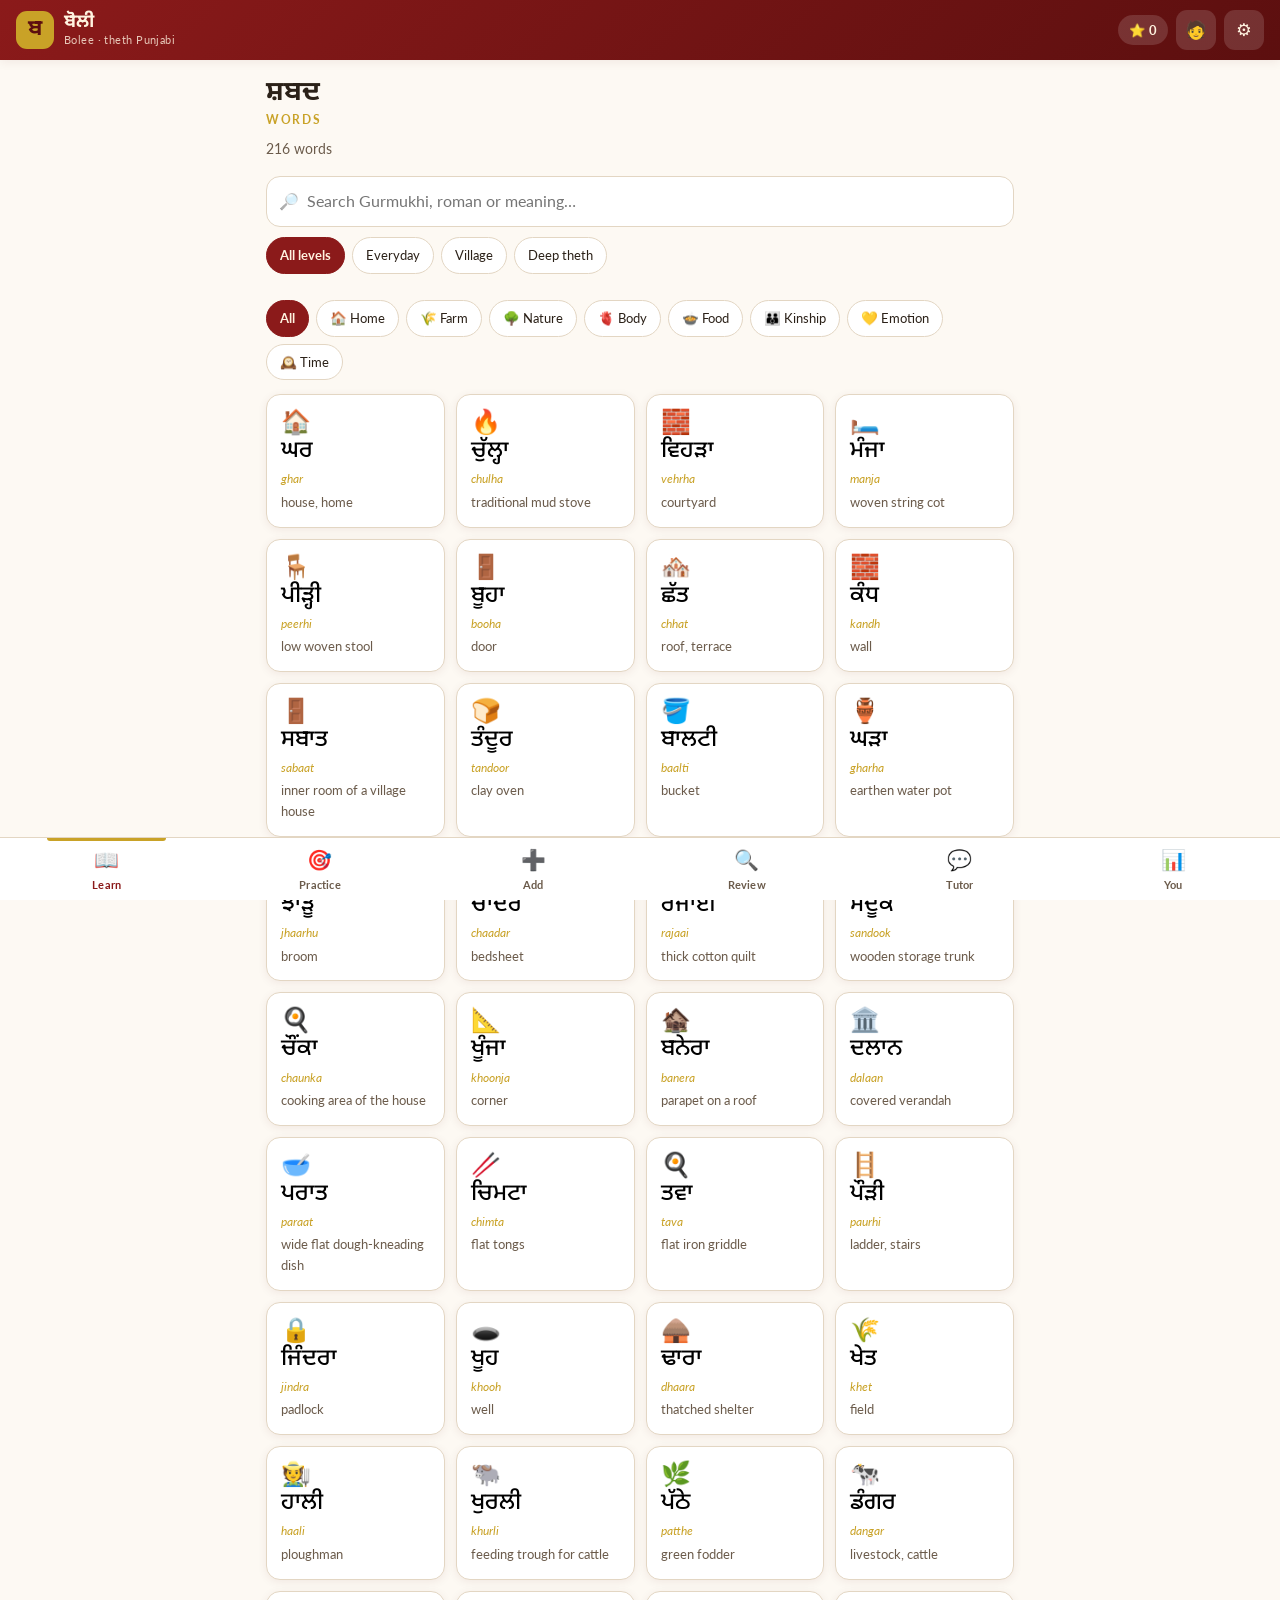
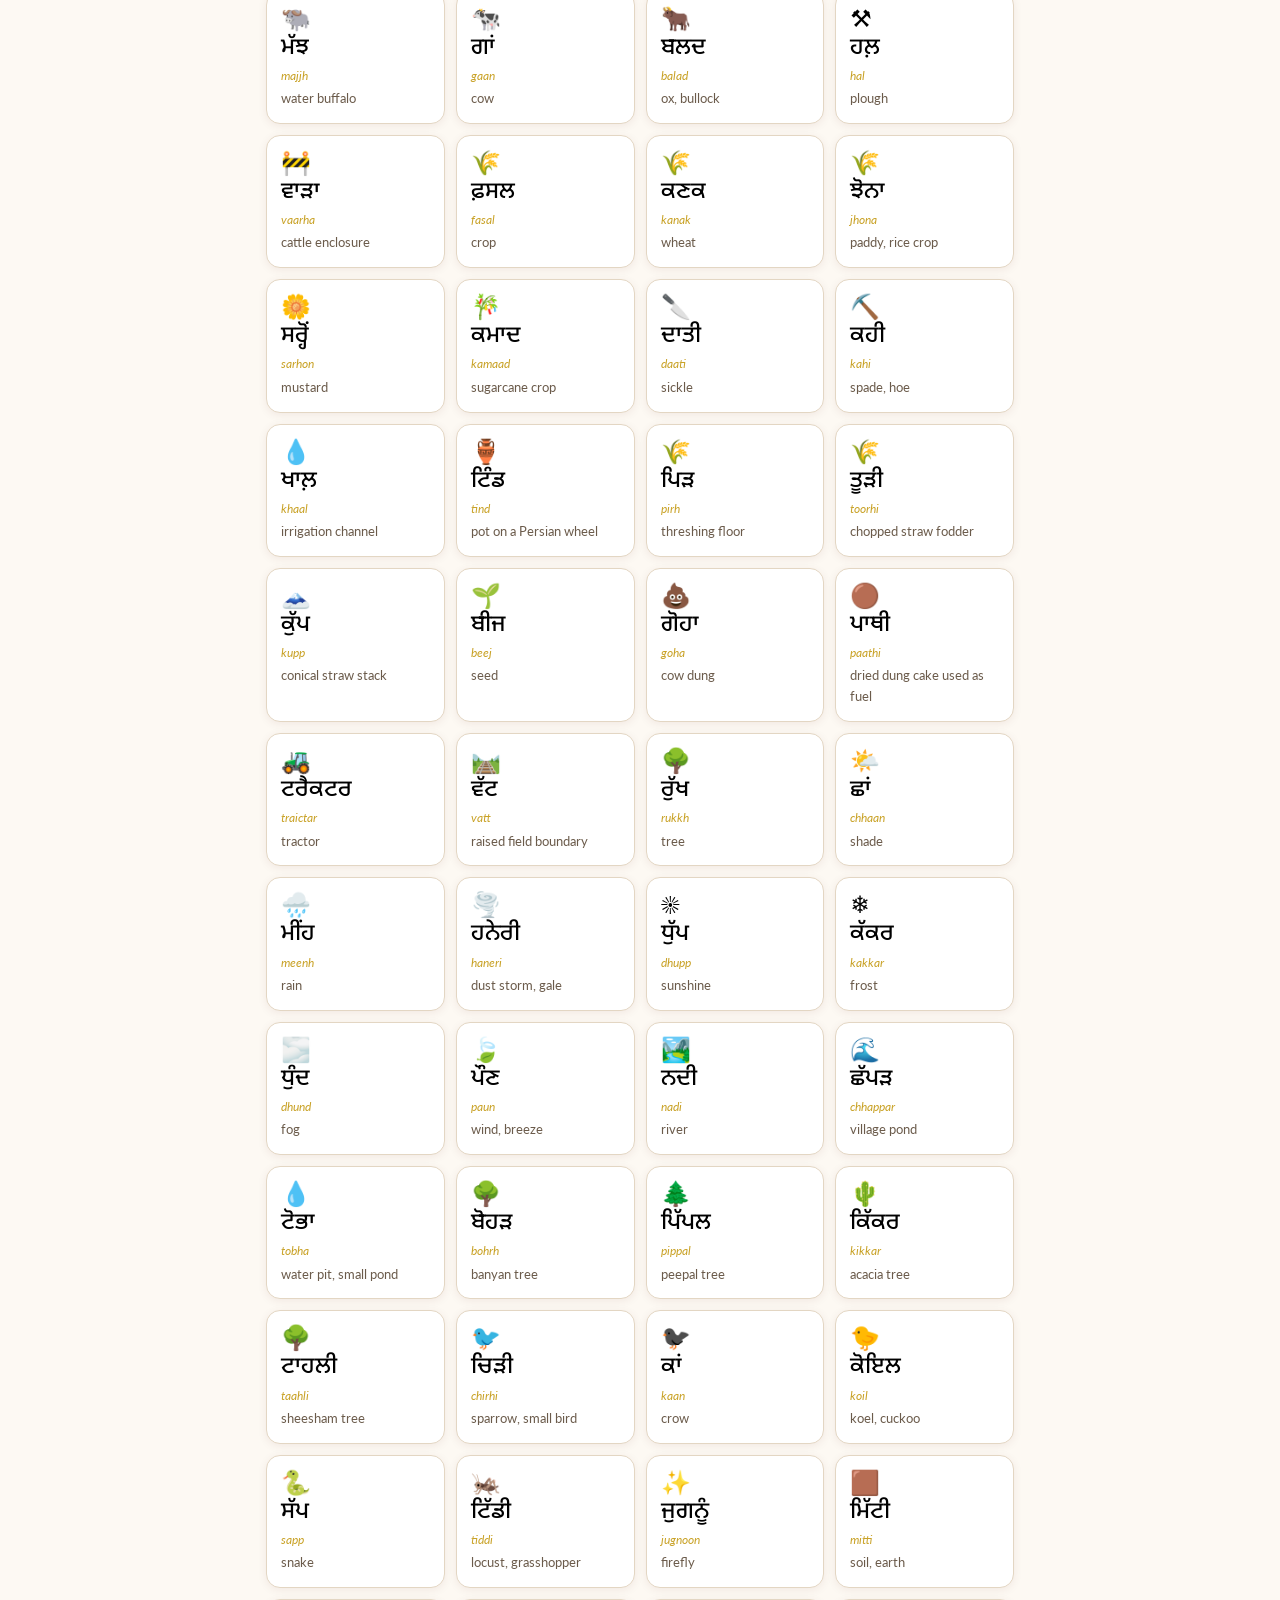
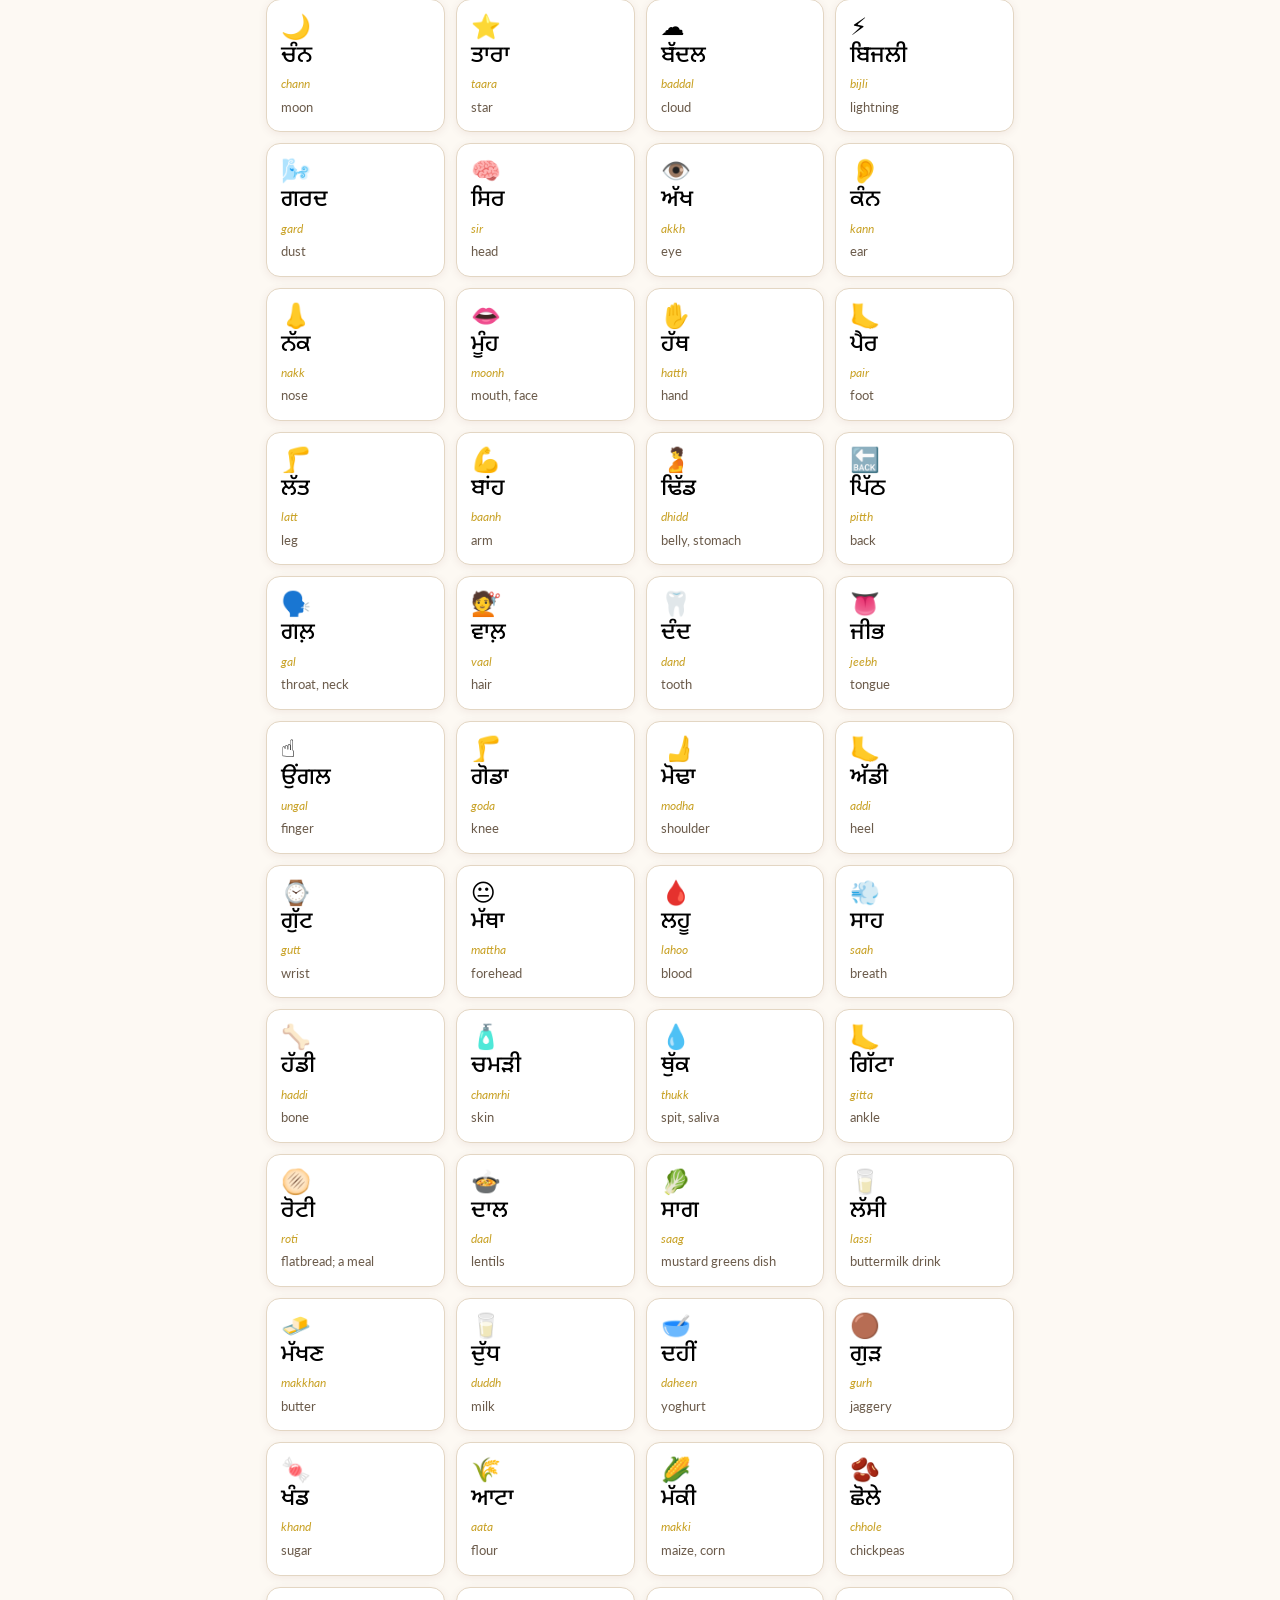
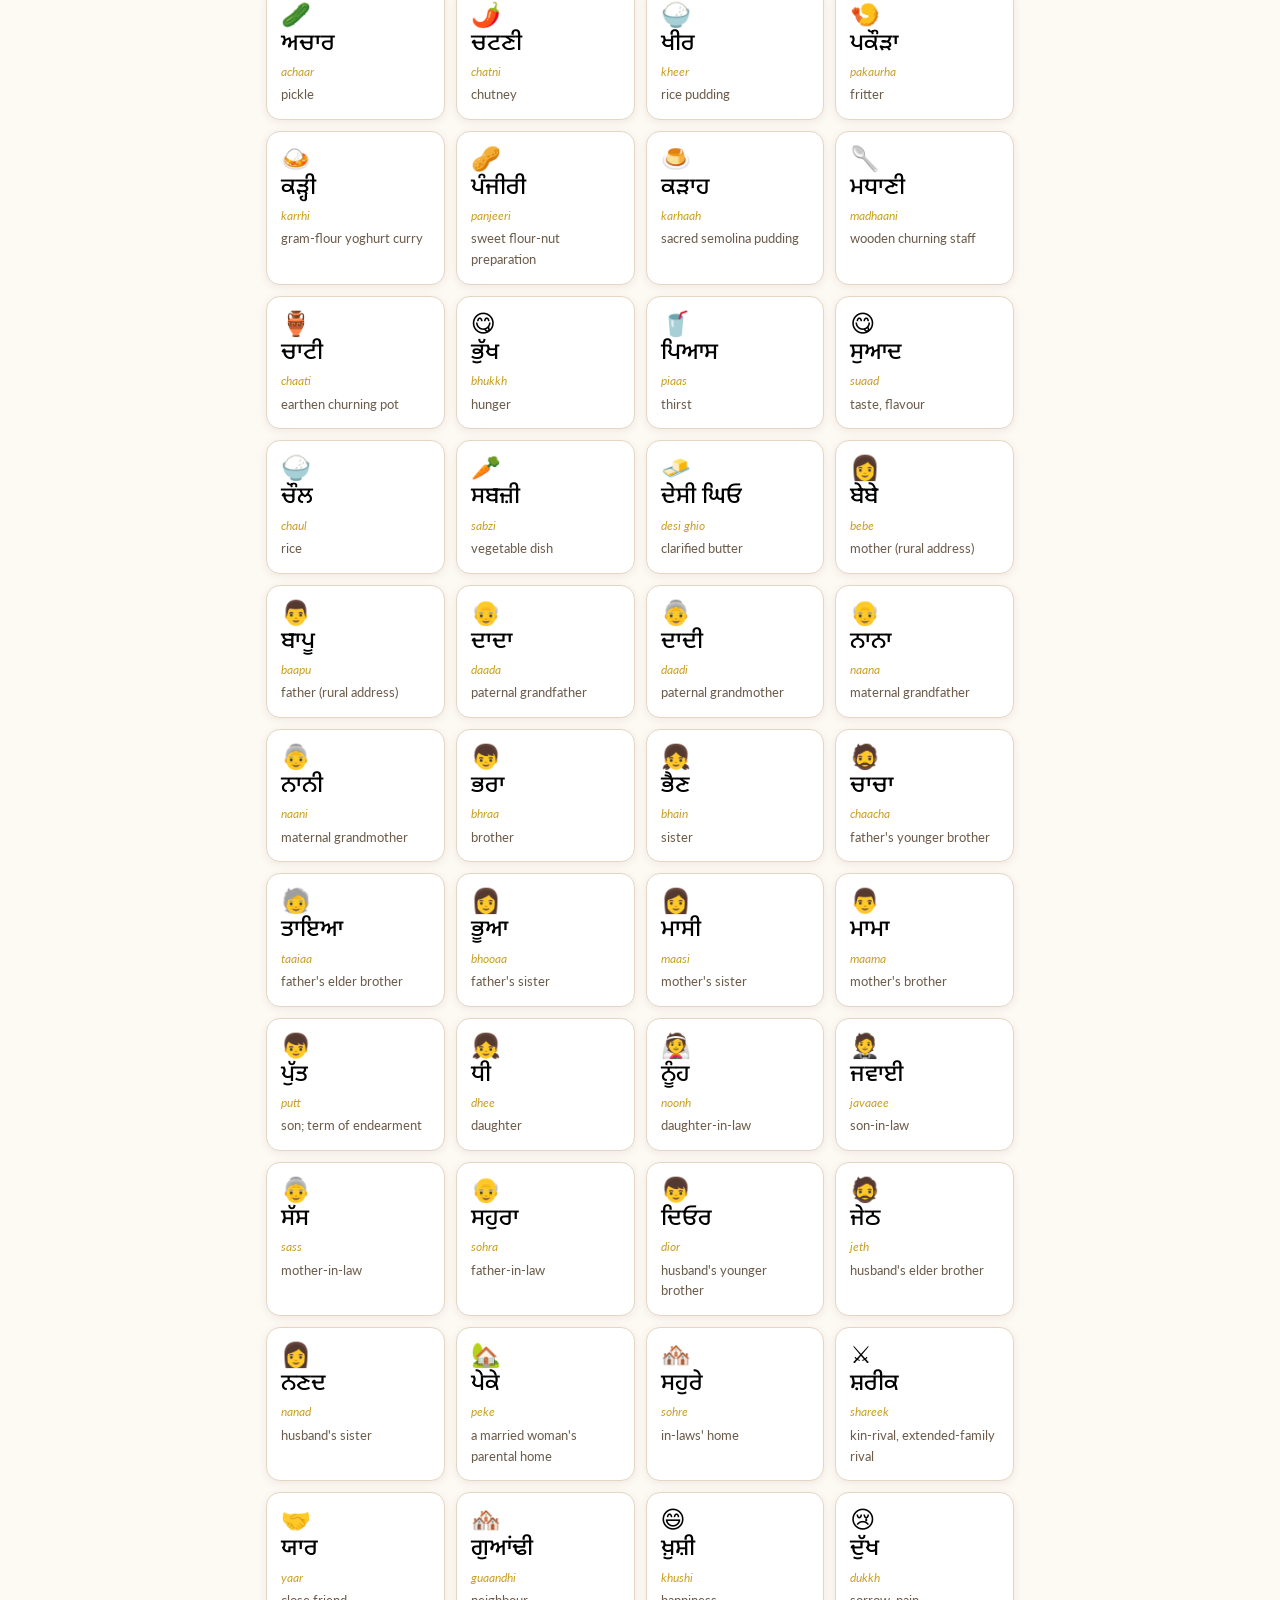
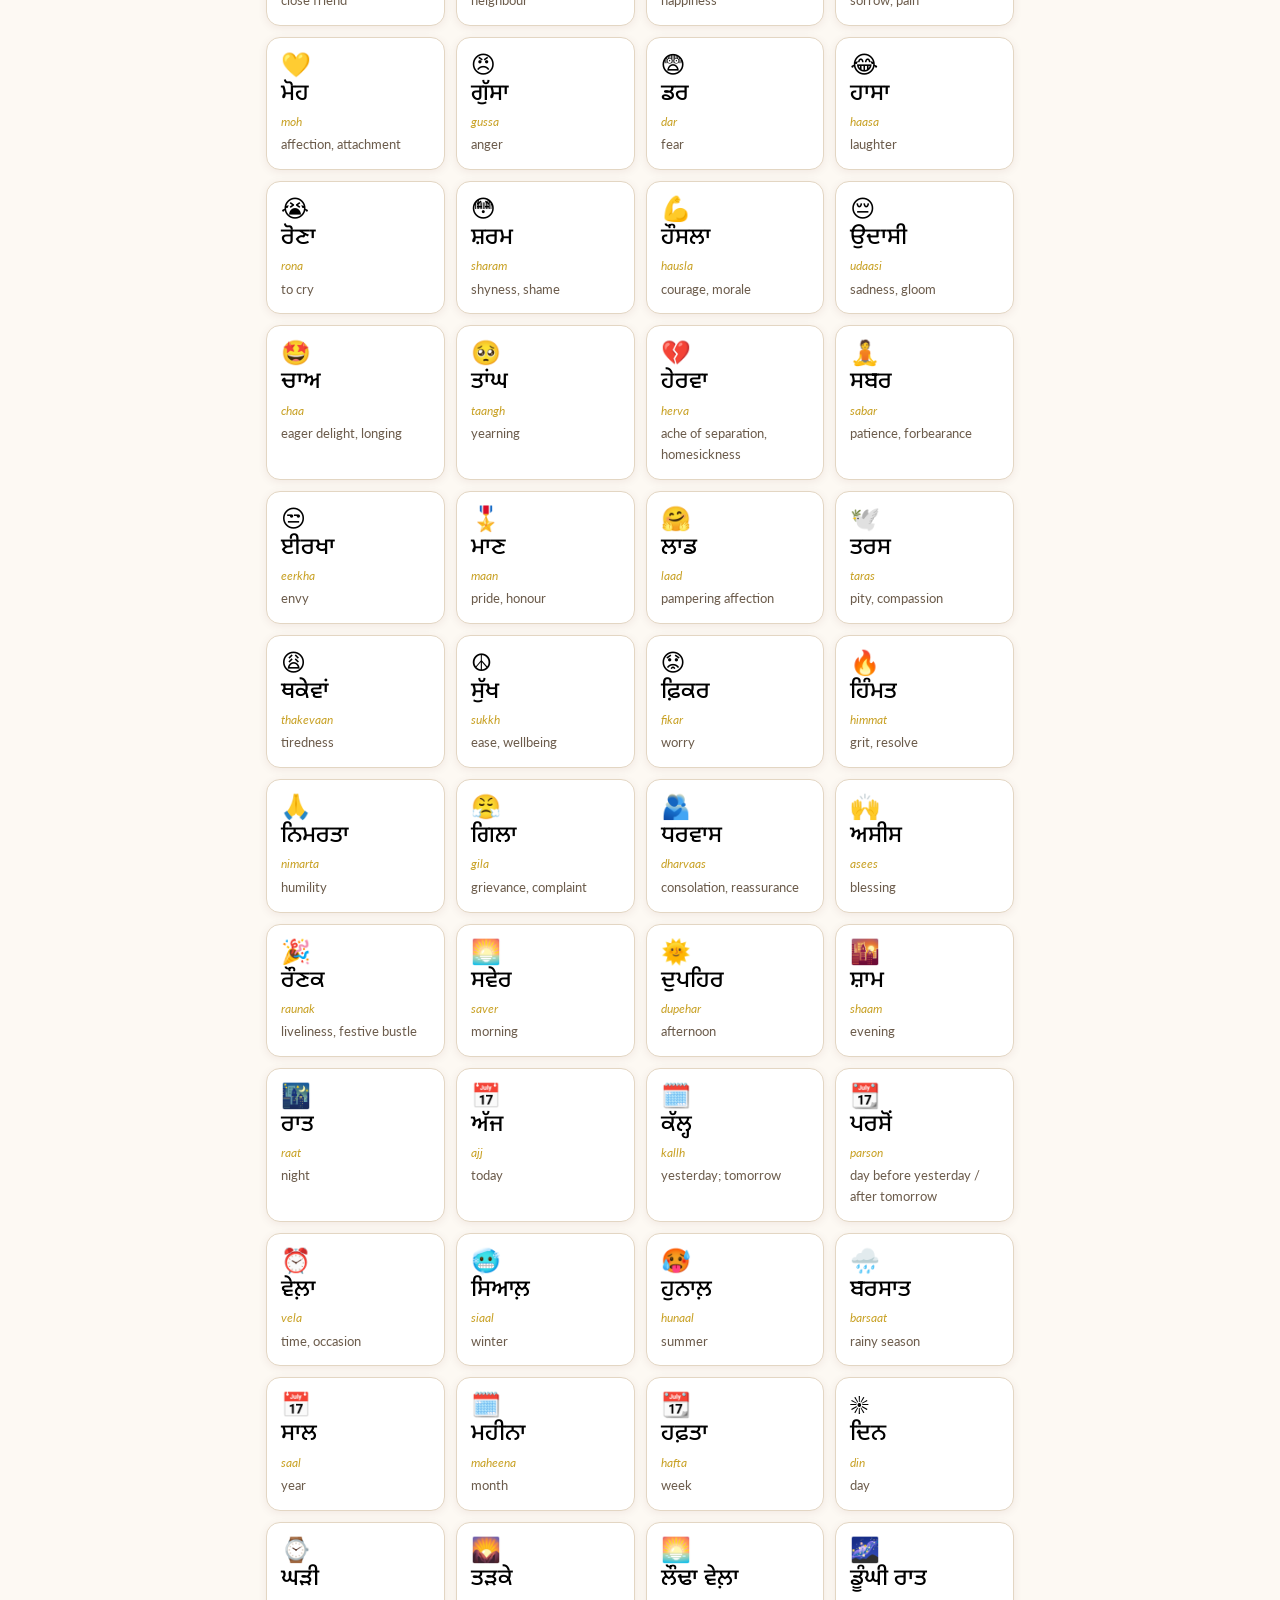
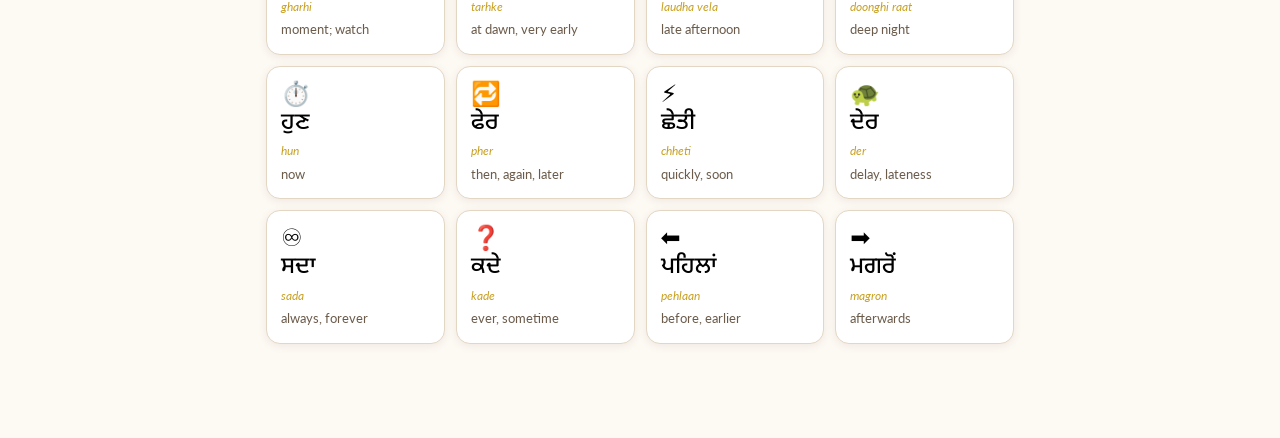
==== bolee/index.html @ ba1dfb9d "Add Bolee — theth Punjabi learning and community word-labeling app A new app under bolee/, served at" ====
<!DOCTYPE html>
<html lang="pa" data-mode="adult">
<head>
  <meta charset="UTF-8" />
  <meta name="viewport" content="width=device-width, initial-scale=1.0" />
  <meta name="description" content="Learn theth Punjabi — and help record it. A community-built dictionary of rural Punjabi words." />
  <meta name="theme-color" content="#8B1A1A" />
  <title>ਬੋਲੀ · Bolee — Theth Punjabi</title>
  <link rel="stylesheet" href="styles.css" />
  <link rel="preconnect" href="https://fonts.googleapis.com" />
  <link rel="preconnect" href="https://fonts.gstatic.com" crossorigin />
  <link href="https://fonts.googleapis.com/css2?family=Baloo+Bhaijaan+2:wght@400;600;800&family=Noto+Sans+Gurmukhi:wght@400;500;700&family=Lato:wght@300;400;700&display=swap" rel="stylesheet" />
</head>
<body>

<!-- ══ HEADER ══ -->
<header class="app-bar">
  <a class="brand" href="#/learn">
    <span class="brand-mark">ਬ</span>
    <span class="brand-text">
      <strong>ਬੋਲੀ</strong>
      <small>Bolee · theth Punjabi</small>
    </span>
  </a>

  <div class="app-bar-actions">
    <span class="rep-chip" id="rep-chip" title="Your contributor reputation" hidden>
      <span aria-hidden="true">⭐</span> <span id="rep-value">0</span>
    </span>
    <button class="icon-btn" id="btn-mode" type="button" title="Switch between kids and adult mode">
      <span id="mode-icon" aria-hidden="true">🧑</span>
      <span class="sr-only">Switch mode</span>
    </button>
    <button class="icon-btn" id="btn-settings" type="button" title="Settings">
      <span aria-hidden="true">⚙️</span>
      <span class="sr-only">Settings</span>
    </button>
  </div>
</header>

<!-- ══ NAV ══ -->
<nav class="app-nav" id="app-nav" aria-label="Main">
  <a href="#/learn"      data-nav="learn">      <span aria-hidden="true">📖</span> <em>Learn</em></a>
  <a href="#/practice"   data-nav="practice">   <span aria-hidden="true">🎯</span> <em>Practice</em></a>
  <a href="#/contribute" data-nav="contribute" data-adult-only><span aria-hidden="true">➕</span> <em>Add</em></a>
  <a href="#/review"     data-nav="review"     data-adult-only><span aria-hidden="true">🔍</span> <em>Review</em><span class="nav-badge" id="review-badge" hidden>0</span></a>
  <a href="#/tutor"      data-nav="tutor">      <span aria-hidden="true">💬</span> <em>Tutor</em></a>
  <a href="#/progress"   data-nav="progress">   <span aria-hidden="true">📊</span> <em>You</em></a>
</nav>

<main id="main">

  <!-- ══════════ LEARN ══════════ -->
  <section class="view" id="view-learn" hidden>
    <div class="view-head">
      <h1>ਸ਼ਬਦ <small>Words</small></h1>
      <p class="view-sub" id="learn-count">—</p>
    </div>

    <div class="toolbar">
      <div class="search-wrap">
        <span class="search-icon" aria-hidden="true">🔎</span>
        <input type="search" id="search" placeholder="Search Gurmukhi, roman or meaning…" aria-label="Search words" />
      </div>
      <div class="filter-row" id="tier-filter" role="group" aria-label="Difficulty"></div>
    </div>

    <div class="chip-row" id="category-chips" role="group" aria-label="Category"></div>

    <div class="word-grid" id="word-grid"></div>
    <p class="empty-note" id="learn-empty" hidden>No words match that. Try another search.</p>
  </section>

  <!-- ══════════ PRACTICE ══════════ -->
  <section class="view" id="view-practice" hidden>

    <!-- setup -->
    <div id="practice-setup">
      <div class="view-head">
        <h1>ਅਭਿਆਸ <small>Practice</small></h1>
        <p class="view-sub" id="practice-due">—</p>
      </div>

      <div class="panel">
        <label class="field">
          <span>Category</span>
          <select id="practice-category"></select>
        </label>
        <label class="field" data-adult-only>
          <span>Difficulty</span>
          <select id="practice-tier">
            <option value="all">All levels</option>
            <option value="1">Everyday</option>
            <option value="2">Village</option>
            <option value="3">Deep theth</option>
          </select>
        </label>
        <label class="field">
          <span>Questions</span>
          <select id="practice-size">
            <option value="5">5</option>
            <option value="10" selected>10</option>
            <option value="20">20</option>
          </select>
        </label>
        <button class="btn btn-primary btn-block" id="btn-start-practice" type="button">Start</button>
      </div>
    </div>

    <!-- running session -->
    <div id="practice-run" hidden>
      <div class="progress-bar"><div class="progress-fill" id="practice-progress"></div></div>
      <p class="session-counter" id="session-counter">1 / 10</p>

      <div class="q-card" id="q-card"></div>

      <div class="q-feedback" id="q-feedback" hidden></div>

      <button class="btn btn-primary btn-block" id="btn-next" type="button" hidden>Next</button>
      <button class="btn btn-ghost btn-block" id="btn-quit" type="button">End session</button>
    </div>

    <!-- summary -->
    <div id="practice-done" hidden>
      <div class="summary-card">
        <div class="summary-emoji" id="summary-emoji">🎉</div>
        <h2 id="summary-title">Well done!</h2>
        <p class="summary-score" id="summary-score">—</p>
        <div class="summary-list" id="summary-list"></div>
        <button class="btn btn-primary btn-block" id="btn-again" type="button">Practise again</button>
        <button class="btn btn-ghost btn-block" id="btn-back-learn" type="button">Back to words</button>
      </div>
    </div>
  </section>

  <!-- ══════════ CONTRIBUTE ══════════ -->
  <section class="view" id="view-contribute" hidden>
    <div class="view-head">
      <h1>ਸ਼ਬਦ ਜੋੜੋ <small>Add a word</small></h1>
      <p class="view-sub">Know a word the app is missing? Add it. Other speakers will check it, and once it's confirmed everybody learns it.</p>
    </div>

    <form class="panel" id="contribute-form" novalidate>
      <label class="field">
        <span>Word in Gurmukhi <b class="req">*</b></span>
        <input type="text" id="c-gurmukhi" lang="pa" class="gurmukhi-input" placeholder="ਚੁੱਲ੍ਹਾ" autocomplete="off" />
        <small class="field-error" id="err-gurmukhi" hidden></small>
      </label>

      <div id="dupe-warning" class="notice notice-warn" hidden></div>

      <label class="field">
        <span>Roman spelling</span>
        <input type="text" id="c-latin" placeholder="filled in for you — edit if it looks wrong" autocomplete="off" />
      </label>

      <label class="field">
        <span>English meaning <b class="req">*</b></span>
        <input type="text" id="c-meaning" placeholder="traditional mud stove" autocomplete="off" />
        <small class="field-error" id="err-meaning" hidden></small>
      </label>

      <div class="field-row">
        <label class="field">
          <span>Category</span>
          <select id="c-category"></select>
        </label>
        <label class="field">
          <span>Type</span>
          <select id="c-pos">
            <option value="noun">noun</option>
            <option value="verb">verb</option>
            <option value="adj">adjective</option>
            <option value="adv">adverb</option>
            <option value="pron">pronoun</option>
            <option value="interj">interjection</option>
          </select>
        </label>
      </div>

      <div class="field-row">
        <label class="field">
          <span>Level</span>
          <select id="c-tier">
            <option value="1">Everyday — a child would know it</option>
            <option value="2" selected>Village — common in the pind</option>
            <option value="3">Deep theth — older, fading</option>
          </select>
        </label>
        <label class="field">
          <span>Dialect</span>
          <select id="c-dialect"></select>
        </label>
      </div>

      <label class="field">
        <span>Example sentence in Gurmukhi</span>
        <input type="text" id="c-example" lang="pa" class="gurmukhi-input" placeholder="ਬੇਬੇ ਚੁੱਲ੍ਹੇ ਤੇ ਰੋਟੀ ਲਾਹ ਰਹੀ ਹੈ।" autocomplete="off" />
        <small class="field-error" id="err-example" hidden></small>
      </label>

      <label class="field">
        <span>Emoji <small class="muted">(helps children recognise it)</small></span>
        <input type="text" id="c-emoji" maxlength="4" placeholder="🔥" class="emoji-input" />
      </label>

      <label class="field">
        <span>Notes for reviewers</span>
        <textarea id="c-notes" rows="2" placeholder="Where you heard it, who says it, anything unusual…"></textarea>
      </label>

      <div class="record-row" id="record-row" hidden>
        <button type="button" class="btn btn-record" id="btn-record">
          <span class="rec-dot" aria-hidden="true"></span>
          <span id="record-label">Record how it sounds</span>
        </button>
        <button type="button" class="btn btn-ghost btn-sm" id="btn-play-recording" hidden>▶ Play</button>
        <button type="button" class="btn btn-ghost btn-sm" id="btn-clear-recording" hidden>✕ Clear</button>
      </div>
      <p class="hint" id="record-hint" hidden>Your own voice is the most valuable part — TTS gets theth pronunciation wrong.</p>

      <div class="form-actions">
        <button type="button" class="btn btn-ghost" id="btn-ask-ai">Ask the tutor first</button>
        <button type="submit" class="btn btn-primary">Submit for review</button>
      </div>

      <div id="ai-draft-check" class="notice" hidden></div>
      <div id="contribute-result" class="notice notice-good" hidden></div>
    </form>

    <h2 class="section-h">Your submissions</h2>
    <div id="my-submissions" class="stack"></div>
  </section>

  <!-- ══════════ REVIEW ══════════ -->
  <section class="view" id="view-review" hidden>
    <div class="view-head">
      <h1>ਪੜਤਾਲ <small>Review</small></h1>
      <p class="view-sub" id="review-sub">Words waiting on speakers like you. Your vote counts <b id="my-weight">1</b>×.</p>
    </div>

    <div id="review-queue" class="stack"></div>
    <p class="empty-note" id="review-empty" hidden>
      Nothing to review right now. Words you added yourself don't appear here — someone else has to check those.
    </p>

    <h2 class="section-h" id="disputed-head" hidden>Disputed</h2>
    <div id="disputed-list" class="stack"></div>
  </section>

  <!-- ══════════ TUTOR ══════════ -->
  <section class="view view-chat" id="view-tutor" hidden>
    <div class="view-head">
      <h1>ਉਸਤਾਦ <small>Tutor</small></h1>
    </div>

    <div class="notice notice-warn" id="tutor-setup" hidden>
      <p><b>The tutor needs an API key.</b> This app runs entirely in your browser, so it uses your own Anthropic key — it never leaves this device.</p>
      <button class="btn btn-sm btn-primary" id="btn-tutor-settings" type="button">Open settings</button>
    </div>

    <div class="chat-log" id="chat-log" aria-live="polite"></div>

    <div class="chip-row" id="chat-suggestions"></div>

    <form class="chat-input" id="chat-form">
      <input type="text" id="chat-text" placeholder="Ask anything about Punjabi…" autocomplete="off" aria-label="Message" />
      <button type="submit" class="btn btn-primary" id="chat-send" aria-label="Send">➤</button>
    </form>
  </section>

  <!-- ══════════ PROGRESS ══════════ -->
  <section class="view" id="view-progress" hidden>
    <div class="view-head">
      <h1>ਤੇਰਾ ਸਫ਼ਰ <small>Your journey</small></h1>
    </div>

    <div class="stat-grid" id="stat-grid"></div>

    <h2 class="section-h">Your contribution</h2>
    <div class="stat-grid" id="contrib-grid"></div>

    <h2 class="section-h">Words by category</h2>
    <div id="category-progress" class="stack"></div>
  </section>

</main>

<!-- ══ WORD DETAIL MODAL ══ -->
<div class="modal" id="word-modal" hidden>
  <div class="modal-backdrop" data-close-modal></div>
  <div class="modal-card" role="dialog" aria-modal="true" aria-labelledby="wm-gurmukhi">
    <button class="modal-close" type="button" data-close-modal aria-label="Close">✕</button>
    <div id="word-modal-body"></div>
  </div>
</div>

<!-- ══ SETTINGS MODAL ══ -->
<div class="modal" id="settings-modal" hidden>
  <div class="modal-backdrop" data-close-modal></div>
  <div class="modal-card" role="dialog" aria-modal="true" aria-labelledby="settings-title">
    <button class="modal-close" type="button" data-close-modal aria-label="Close">✕</button>
    <h2 id="settings-title">Settings</h2>

    <label class="field">
      <span>Your name <small class="muted">(shown on words you add)</small></span>
      <input type="text" id="s-name" placeholder="Anonymous" />
    </label>

    <label class="field">
      <span>Mode</span>
      <select id="s-mode">
        <option value="adult">Adult — full app, typing, contributing</option>
        <option value="kids">Kids — big text, tap answers, no typing</option>
      </select>
    </label>

    <label class="field">
      <span>Theme</span>
      <select id="s-theme">
        <option value="auto">Match my device</option>
        <option value="light">Light</option>
        <option value="dark">Dark</option>
      </select>
    </label>

    <label class="field">
      <span>Your dialect</span>
      <select id="s-dialect"></select>
    </label>

    <label class="field">
      <span>Voice</span>
      <select id="s-voice"></select>
      <small class="hint" id="voice-hint"></small>
    </label>

    <label class="field">
      <span>Speaking speed — <b id="rate-value">0.85</b>×</span>
      <input type="range" id="s-rate" min="0.5" max="1.2" step="0.05" />
    </label>

    <label class="check">
      <input type="checkbox" id="s-showlatin" />
      <span>Show roman spelling next to Gurmukhi</span>
    </label>

    <hr />

    <h3>AI tutor</h3>
    <div class="notice notice-warn compact">
      This page talks to the Anthropic API directly from your browser, so your key is stored
      here on this device and is visible to anything else running on this page. Use a personal
      key with a spend limit — never a shared or production one.
    </div>
    <label class="field">
      <span>Anthropic API key</span>
      <input type="password" id="s-apikey" placeholder="sk-ant-…" autocomplete="off" />
    </label>
    <label class="field">
      <span>Model</span>
      <select id="s-model">
        <option value="claude-sonnet-5">Claude Sonnet 5 — balanced</option>
        <option value="claude-opus-5">Claude Opus 5 — most capable</option>
        <option value="claude-haiku-4-5-20251001">Claude Haiku 4.5 — fastest</option>
      </select>
    </label>

    <hr />

    <h3>Your data</h3>
    <p class="hint">Everything lives in this browser. Export before clearing site data, or to move to another device.</p>
    <div class="form-actions wrap">
      <button class="btn btn-ghost btn-sm" id="btn-export" type="button">⬇ Export JSON</button>
      <button class="btn btn-ghost btn-sm" id="btn-import" type="button">⬆ Import</button>
      <button class="btn btn-danger btn-sm" id="btn-reset" type="button">Reset everything</button>
    </div>
    <input type="file" id="import-file" accept="application/json,.json" hidden />
    <div class="notice" id="settings-result" hidden></div>
  </div>
</div>

<div class="toast" id="toast" hidden></div>

<script src="js/vocabulary.js"></script>
<script src="js/store.js"></script>
<script src="js/speech.js"></script>
<script src="js/practice.js"></script>
<script src="js/contribute.js"></script>
<script src="js/verify.js"></script>
<script src="js/ai-tutor.js"></script>
<script src="js/script.js"></script>
</body>
</html>
---- bolee/styles.css ----
/* ══════════════════════════════════════════════════
   Bolee — styles
   ──────────────────────────────────────────────────
   Two axes, independent of each other:
     data-mode  = adult | kids   (layout weight, sizes)
     data-theme = light | dark   (absent = follow device)

   Kids mode isn't a skin — Gurmukhi grows to the point
   where a child can trace the letterforms, tap targets
   grow with it, and everything else gets out of the way.
   ══════════════════════════════════════════════════ */

/* ── Tokens ─────────────────────────────────────── */
:root {
  --maroon:      #8B1A1A;
  --maroon-deep: #5C0F0F;
  --gold:        #C9A227;
  --gold-soft:   #E8D9A0;
  --saffron:     #E8871E;
  --green:       #2E7D4F;
  --red:         #C0392B;

  --bg:        #FDF9F3;
  --surface:   #FFFFFF;
  --surface-2: #F6EFE4;
  --ink:       #2B2118;
  --ink-soft:  #6B5B4B;
  --line:      #E3D6C3;

  --radius:   14px;
  --radius-l: 22px;
  --shadow:   0 2px 10px rgba(92, 15, 15, .07);
  --shadow-l: 0 10px 34px rgba(92, 15, 15, .16);

  --font-ui:  'Lato', system-ui, -apple-system, sans-serif;
  --font-pa:  'Noto Sans Gurmukhi', 'Baloo Bhaijaan 2', sans-serif;

  --nav-h: 62px;
}

@media (prefers-color-scheme: dark) {
  :root:not([data-theme="light"]) {
    --bg:        #17110D;
    --surface:   #221A14;
    --surface-2: #2C221A;
    --ink:       #F2E9DC;
    --ink-soft:  #B6A492;
    --line:      #3B2E24;
    --gold-soft: #4A3D1F;
    --shadow:    0 2px 10px rgba(0, 0, 0, .4);
    --shadow-l:  0 10px 34px rgba(0, 0, 0, .55);
  }
}

:root[data-theme="dark"] {
  --bg:        #17110D;
  --surface:   #221A14;
  --surface-2: #2C221A;
  --ink:       #F2E9DC;
  --ink-soft:  #B6A492;
  --line:      #3B2E24;
  --gold-soft: #4A3D1F;
  --shadow:    0 2px 10px rgba(0, 0, 0, .4);
  --shadow-l:  0 10px 34px rgba(0, 0, 0, .55);
}

/* ── Reset ──────────────────────────────────────── */
* { box-sizing: border-box; }

html, body {
  margin: 0;
  padding: 0;
  background: var(--bg);
  color: var(--ink);
  font-family: var(--font-ui);
  -webkit-text-size-adjust: 100%;
}

body {
  padding-bottom: calc(var(--nav-h) + env(safe-area-inset-bottom, 0px));
  line-height: 1.55;
}

h1, h2, h3 { margin: 0 0 .4em; line-height: 1.2; font-weight: 700; }
p { margin: 0 0 .7em; }
button { font: inherit; cursor: pointer; }
input, select, textarea { font: inherit; color: inherit; }
[lang="pa"] { font-family: var(--font-pa); }
[hidden] { display: none !important; }

.sr-only {
  position: absolute; width: 1px; height: 1px;
  padding: 0; margin: -1px; overflow: hidden;
  clip: rect(0 0 0 0); white-space: nowrap; border: 0;
}

.muted { color: var(--ink-soft); font-weight: 400; }

/* ── App bar ────────────────────────────────────── */
.app-bar {
  position: sticky; top: 0; z-index: 40;
  display: flex; align-items: center; justify-content: space-between;
  gap: 12px;
  padding: 10px 16px;
  padding-top: calc(10px + env(safe-area-inset-top, 0px));
  background: linear-gradient(135deg, var(--maroon), var(--maroon-deep));
  color: #FFF3E0;
  box-shadow: var(--shadow);
}

.brand { display: flex; align-items: center; gap: 10px; text-decoration: none; color: inherit; }

.brand-mark {
  display: grid; place-items: center;
  width: 38px; height: 38px;
  border-radius: 11px;
  background: var(--gold);
  color: var(--maroon-deep);
  font-family: var(--font-pa);
  font-size: 22px; font-weight: 700;
}

.brand-text { display: flex; flex-direction: column; line-height: 1.15; }
.brand-text strong { font-family: var(--font-pa); font-size: 1.15rem; }
.brand-text small { font-size: .68rem; opacity: .8; letter-spacing: .04em; }

.app-bar-actions { display: flex; align-items: center; gap: 8px; }

.icon-btn {
  display: grid; place-items: center;
  width: 40px; height: 40px;
  border: 0; border-radius: 11px;
  background: rgba(255, 255, 255, .14);
  color: inherit; font-size: 1.1rem;
  transition: background .15s;
}
.icon-btn:hover { background: rgba(255, 255, 255, .26); }

.rep-chip {
  display: inline-flex; align-items: center; gap: 4px;
  padding: 5px 11px; border-radius: 999px;
  background: rgba(255, 255, 255, .14);
  font-size: .82rem; font-weight: 700;
}

/* ── Bottom nav ─────────────────────────────────── */
.app-nav {
  position: fixed; bottom: 0; left: 0; right: 0; z-index: 40;
  display: flex;
  background: var(--surface);
  border-top: 1px solid var(--line);
  padding-bottom: env(safe-area-inset-bottom, 0px);
}

.app-nav a {
  position: relative;
  flex: 1;
  display: flex; flex-direction: column; align-items: center; justify-content: center;
  gap: 2px;
  height: var(--nav-h);
  text-decoration: none;
  color: var(--ink-soft);
  font-size: 1.25rem;
  transition: color .15s;
}
.app-nav a em { font-style: normal; font-size: .66rem; font-weight: 700; letter-spacing: .02em; }
.app-nav a.active { color: var(--maroon); }
/* Maroon on a dark surface is unreadable — lift the active tab to gold. */
:root[data-theme="dark"] .app-nav a.active { color: var(--gold); }
@media (prefers-color-scheme: dark) {
  :root:not([data-theme="light"]) .app-nav a.active { color: var(--gold); }
}
.app-nav a.active::before {
  content: ''; position: absolute; top: 0; left: 22%; right: 22%;
  height: 3px; border-radius: 0 0 3px 3px; background: var(--gold);
}

.nav-badge {
  position: absolute; top: 8px; right: 50%; transform: translateX(20px);
  min-width: 18px; height: 18px; padding: 0 5px;
  border-radius: 999px;
  background: var(--saffron); color: #fff;
  font-size: .64rem; font-weight: 700; line-height: 18px; text-align: center;
}

/* ── Layout ─────────────────────────────────────── */
main { max-width: 780px; margin: 0 auto; padding: 18px 16px 32px; }

.view-head { margin-bottom: 16px; }
.view-head h1 { font-family: var(--font-pa); font-size: 1.7rem; }
.view-head h1 small {
  display: block;
  font-family: var(--font-ui); font-size: .74rem; font-weight: 700;
  letter-spacing: .14em; text-transform: uppercase;
  color: var(--gold); margin-top: 2px;
}
.view-sub { color: var(--ink-soft); font-size: .9rem; }

.section-h {
  margin: 28px 0 12px;
  font-size: .78rem; font-weight: 700;
  letter-spacing: .14em; text-transform: uppercase;
  color: var(--ink-soft);
}

.stack { display: flex; flex-direction: column; gap: 12px; }
.empty-note { color: var(--ink-soft); text-align: center; padding: 28px 10px; font-size: .92rem; }

/* ── Toolbar / filters ──────────────────────────── */
.toolbar { display: flex; flex-direction: column; gap: 10px; margin-bottom: 12px; }

.search-wrap { position: relative; }
.search-icon { position: absolute; left: 13px; top: 50%; transform: translateY(-50%); opacity: .5; }

#search {
  width: 100%;
  padding: 12px 14px 12px 40px;
  border: 1px solid var(--line); border-radius: var(--radius);
  background: var(--surface);
  outline: none;
}
#search:focus { border-color: var(--gold); box-shadow: 0 0 0 3px var(--gold-soft); }

.chip-row, .filter-row { display: flex; flex-wrap: wrap; gap: 7px; margin-bottom: 14px; }

.chip, .pill {
  padding: 7px 13px;
  border: 1px solid var(--line); border-radius: 999px;
  background: var(--surface); color: var(--ink);
  font-size: .84rem;
  transition: all .15s;
}
.chip:hover, .pill:hover { border-color: var(--gold); }
.chip.active, .pill.active {
  background: var(--maroon); border-color: var(--maroon); color: #FFF3E0; font-weight: 700;
}

/* ── Word grid ──────────────────────────────────── */
.word-grid {
  display: grid;
  grid-template-columns: repeat(auto-fill, minmax(150px, 1fr));
  gap: 11px;
}

.word-card {
  position: relative;
  display: flex; flex-direction: column; align-items: flex-start; gap: 3px;
  padding: 14px;
  border: 1px solid var(--line); border-radius: var(--radius);
  background: var(--surface);
  text-align: left;
  box-shadow: var(--shadow);
  transition: transform .12s, border-color .12s, box-shadow .12s;
}
.word-card:hover { transform: translateY(-2px); border-color: var(--gold); box-shadow: var(--shadow-l); }
.word-card:active { transform: translateY(0); }

.wc-emoji { font-size: 1.5rem; line-height: 1; }
.wc-gurmukhi { font-family: var(--font-pa); font-size: 1.45rem; font-weight: 500; line-height: 1.3; }
.wc-latin { font-size: .78rem; color: var(--gold); font-style: italic; }
.wc-meaning { font-size: .84rem; color: var(--ink-soft); }
.wc-tag {
  margin-top: 5px; padding: 2px 7px;
  border-radius: 999px; background: var(--surface-2);
  font-size: .6rem; font-weight: 700; letter-spacing: .08em; text-transform: uppercase;
  color: var(--ink-soft);
}

/* ── Panels & forms ─────────────────────────────── */
.panel {
  padding: 18px;
  border: 1px solid var(--line); border-radius: var(--radius-l);
  background: var(--surface);
  box-shadow: var(--shadow);
}

.field { display: block; margin-bottom: 14px; }
.field > span { display: block; margin-bottom: 5px; font-size: .84rem; font-weight: 700; }
.field input[type="text"],
.field input[type="password"],
.field input[type="search"],
.field select,
.field textarea {
  width: 100%;
  padding: 11px 13px;
  border: 1px solid var(--line); border-radius: var(--radius);
  background: var(--bg);
  outline: none;
  transition: border-color .15s, box-shadow .15s;
}
.field input:focus, .field select:focus, .field textarea:focus {
  border-color: var(--gold); box-shadow: 0 0 0 3px var(--gold-soft);
}
.field textarea { resize: vertical; }
.field-row { display: grid; grid-template-columns: 1fr 1fr; gap: 12px; }
.req { color: var(--red); }

.gurmukhi-input { font-family: var(--font-pa); font-size: 1.15rem; }
.emoji-input { max-width: 110px; font-size: 1.3rem; text-align: center; }

.field-error { display: block; margin-top: 4px; color: var(--red); font-size: .78rem; font-weight: 700; }

.check { display: flex; align-items: center; gap: 9px; margin-bottom: 14px; font-size: .9rem; }
.check input { width: 18px; height: 18px; accent-color: var(--maroon); }

.hint { font-size: .78rem; color: var(--ink-soft); }

.form-actions { display: flex; gap: 10px; justify-content: flex-end; margin-top: 6px; }
.form-actions.wrap { flex-wrap: wrap; justify-content: flex-start; }

input[type="range"] { width: 100%; accent-color: var(--maroon); }

hr { border: 0; border-top: 1px solid var(--line); margin: 22px 0; }

/* ── Buttons ────────────────────────────────────── */
.btn {
  display: inline-flex; align-items: center; justify-content: center; gap: 7px;
  padding: 11px 18px;
  border: 1px solid transparent; border-radius: var(--radius);
  font-weight: 700; font-size: .92rem;
  transition: transform .1s, filter .15s, background .15s;
}
.btn:active { transform: scale(.98); }
.btn:disabled { opacity: .5; cursor: not-allowed; }

.btn-primary { background: var(--maroon); color: #FFF3E0; }
.btn-primary:hover:not(:disabled) { filter: brightness(1.12); }

.btn-ghost { background: transparent; border-color: var(--line); color: var(--ink); }
.btn-ghost:hover:not(:disabled) { border-color: var(--gold); background: var(--surface-2); }

.btn-good { background: var(--green); color: #fff; }
.btn-warn { background: var(--saffron); color: #fff; }
.btn-danger { background: var(--red); color: #fff; }

.btn-block { display: flex; width: 100%; margin-top: 10px; }
.btn-sm { padding: 7px 12px; font-size: .8rem; }

.btn-record { background: var(--surface-2); border-color: var(--line); color: var(--ink); }
.btn-record .rec-dot {
  width: 10px; height: 10px; border-radius: 50%; background: var(--red);
}
.btn-record.recording { background: var(--red); color: #fff; border-color: var(--red); }
.btn-record.recording .rec-dot { background: #fff; animation: pulse 1s infinite; }
@keyframes pulse { 0%, 100% { opacity: 1; } 50% { opacity: .25; } }

.record-row { display: flex; flex-wrap: wrap; gap: 9px; align-items: center; margin: 6px 0; }

/* ── Notices ────────────────────────────────────── */
.notice {
  padding: 12px 14px;
  border: 1px solid var(--line); border-left-width: 4px; border-radius: var(--radius);
  background: var(--surface-2);
  font-size: .88rem;
  margin: 10px 0;
  white-space: pre-wrap;
}
.notice p:last-child { margin-bottom: 0; }
.notice-warn { border-left-color: var(--saffron); }
.notice-good { border-left-color: var(--green); }
.notice.compact { font-size: .8rem; padding: 10px 12px; }

/* ── Practice ───────────────────────────────────── */
.progress-bar {
  height: 6px; border-radius: 999px; background: var(--surface-2); overflow: hidden; margin-bottom: 8px;
}
.progress-fill {
  height: 100%; width: 0;
  background: linear-gradient(90deg, var(--gold), var(--saffron));
  transition: width .3s;
}
.session-counter {
  text-align: center; font-size: .76rem; font-weight: 700;
  letter-spacing: .1em; color: var(--ink-soft);
}

.q-card {
  padding: 22px 18px;
  border: 1px solid var(--line); border-radius: var(--radius-l);
  background: var(--surface);
  box-shadow: var(--shadow);
}

.q-prompt { text-align: center; margin-bottom: 18px; }
.q-gurmukhi { font-family: var(--font-pa); font-size: 2.4rem; font-weight: 500; margin-bottom: 4px; }
.q-sentence { font-size: 1.5rem; line-height: 1.6; }
.q-latin { color: var(--gold); font-style: italic; font-size: .95rem; }
.q-meaning { font-size: 1.35rem; font-weight: 700; }
.q-hint { font-size: .82rem; color: var(--ink-soft); margin-top: 8px; }

.q-audio .big-speaker {
  width: 92px; height: 92px;
  border: 0; border-radius: 50%;
  background: var(--maroon); color: #FFF3E0;
  font-size: 2.4rem;
  box-shadow: var(--shadow-l);
  transition: transform .12s;
}
.q-audio .big-speaker:active { transform: scale(.94); }

.choice-grid { display: grid; grid-template-columns: 1fr 1fr; gap: 10px; }

.choice {
  display: flex; flex-direction: column; align-items: center; justify-content: center; gap: 5px;
  min-height: 84px; padding: 13px;
  border: 2px solid var(--line); border-radius: var(--radius);
  background: var(--bg); color: var(--ink);
  text-align: center;
  transition: all .12s;
}
.choice:hover:not(:disabled) { border-color: var(--gold); transform: translateY(-2px); }
.choice.is-correct { border-color: var(--green); background: color-mix(in srgb, var(--green) 12%, var(--bg)); }
.choice:disabled { cursor: default; }

.ch-emoji { font-size: 2rem; line-height: 1; }
.ch-label { font-size: .88rem; }
.ch-gurmukhi { font-family: var(--font-pa); font-size: 1.5rem; }
.ch-latin { font-size: .74rem; color: var(--gold); font-style: italic; }

.answer-form { display: flex; gap: 9px; }
.answer-form input { flex: 1; padding: 13px; border: 1px solid var(--line); border-radius: var(--radius); background: var(--bg); outline: none; }
.answer-form input:focus { border-color: var(--gold); box-shadow: 0 0 0 3px var(--gold-soft); }

.say-wrap { display: flex; flex-direction: column; }

.q-feedback {
  margin-top: 14px; padding: 16px;
  border-radius: var(--radius); border-left: 4px solid var(--line);
  background: var(--surface-2);
  text-align: center;
}
.q-feedback.good { border-left-color: var(--green); }
.q-feedback.bad  { border-left-color: var(--saffron); }
.fb-verdict { font-weight: 700; font-size: 1.05rem; }
.fb-word { font-family: var(--font-pa); font-size: 1.8rem; margin: 4px 0 0; }
.fb-latin { color: var(--gold); font-style: italic; font-size: .86rem; }
.fb-meaning { font-size: .95rem; }
.fb-detail { font-size: .82rem; color: var(--ink-soft); }
.fb-example { font-family: var(--font-pa); font-size: 1rem; color: var(--ink-soft); margin-top: 8px; }

.summary-card {
  padding: 26px 20px; text-align: center;
  border: 1px solid var(--line); border-radius: var(--radius-l);
  background: var(--surface); box-shadow: var(--shadow);
}
.summary-emoji { font-size: 3.4rem; line-height: 1; }
.summary-score { font-size: 1.15rem; font-weight: 700; color: var(--maroon); }
.summary-list { margin: 18px 0; text-align: left; display: flex; flex-direction: column; gap: 5px; }
.summary-row {
  display: grid; grid-template-columns: 20px auto 1fr; gap: 9px; align-items: baseline;
  padding: 7px 10px; border-radius: 9px; background: var(--surface-2); font-size: .86rem;
}
.summary-row.good > span:first-child { color: var(--green); font-weight: 700; }
.summary-row.bad  > span:first-child { color: var(--red); font-weight: 700; }
.sr-gurmukhi { font-family: var(--font-pa); font-size: 1.05rem; }
.sr-meaning { color: var(--ink-soft); }

/* ── Review & submissions ───────────────────────── */
.review-card, .sub-card {
  padding: 16px;
  border: 1px solid var(--line); border-left-width: 4px; border-radius: var(--radius);
  background: var(--surface);
  box-shadow: var(--shadow);
}

.rv-head { display: flex; align-items: center; gap: 11px; margin-bottom: 8px; }
.rv-emoji { font-size: 1.7rem; }
.rv-head > div { flex: 1; }
.rv-gurmukhi { font-family: var(--font-pa); font-size: 1.5rem; margin: 0; }
.rv-latin { font-size: .8rem; color: var(--gold); font-style: italic; margin: 0; }
.rv-meaning { font-size: 1rem; font-weight: 700; }
.rv-meta { font-size: .76rem; color: var(--ink-soft); }
.rv-example { font-family: var(--font-pa); font-size: 1rem; padding: 9px 12px; border-radius: 9px; background: var(--surface-2); }
.rv-notes { font-size: .84rem; font-style: italic; color: var(--ink-soft); }
.rv-tally { font-size: .76rem; font-weight: 700; color: var(--ink-soft); }
.rv-note {
  width: 100%; padding: 9px 11px; margin-bottom: 9px;
  border: 1px solid var(--line); border-radius: 9px;
  background: var(--bg); resize: vertical; outline: none;
}
.rv-actions { display: grid; grid-template-columns: 1fr 1fr; gap: 9px; }

.sub-head { display: flex; align-items: center; justify-content: space-between; gap: 10px; }
.sub-gurmukhi { font-family: var(--font-pa); font-size: 1.35rem; }
.sub-meaning { font-size: .92rem; }
.sub-note { font-size: .8rem; color: var(--ink-soft); }
.sub-notes { padding: 9px 12px; border-radius: 9px; background: var(--surface-2); font-size: .82rem; }
.sub-notes p { margin: 0 0 4px; }

.status-badge {
  padding: 3px 9px; border-radius: 999px;
  background: var(--surface-2);
  font-size: .64rem; font-weight: 700; letter-spacing: .08em; text-transform: uppercase;
}
.status-verified { border-left-color: var(--green); }
.status-pending  { border-left-color: var(--gold); }
.status-disputed { border-left-color: var(--saffron); }

/* ── Tutor ──────────────────────────────────────── */
.chat-log {
  display: flex; flex-direction: column; gap: 10px;
  min-height: 240px; max-height: 54vh; overflow-y: auto;
  padding: 14px;
  border: 1px solid var(--line); border-radius: var(--radius-l);
  background: var(--surface);
  margin-bottom: 12px;
}

.bubble {
  max-width: 85%;
  padding: 11px 14px;
  border-radius: 16px;
  font-size: .92rem;
  white-space: pre-wrap;
  word-break: break-word;
}
.bubble.user { align-self: flex-end; background: var(--maroon); color: #FFF3E0; border-bottom-right-radius: 5px; }
.bubble.assistant { align-self: flex-start; background: var(--surface-2); border-bottom-left-radius: 5px; }
.bubble.streaming::after {
  content: '▍'; animation: blink 1s steps(2) infinite; opacity: .6;
}
@keyframes blink { 50% { opacity: 0; } }

.chat-empty { margin: auto; text-align: center; color: var(--ink-soft); }
.chat-empty-emoji { font-size: 2.4rem; margin: 0; }

.chat-input { display: flex; gap: 9px; }
.chat-input input {
  flex: 1; padding: 12px 15px;
  border: 1px solid var(--line); border-radius: 999px;
  background: var(--surface); outline: none;
}
.chat-input input:focus { border-color: var(--gold); box-shadow: 0 0 0 3px var(--gold-soft); }
.chat-input .btn { border-radius: 50%; width: 46px; height: 46px; padding: 0; }

/* ── Progress ───────────────────────────────────── */
.stat-grid { display: grid; grid-template-columns: repeat(auto-fit, minmax(110px, 1fr)); gap: 11px; }

.stat {
  display: flex; flex-direction: column; align-items: center; gap: 2px;
  padding: 16px 11px;
  border: 1px solid var(--line); border-radius: var(--radius);
  background: var(--surface); box-shadow: var(--shadow);
  text-align: center;
}
.stat-emoji { font-size: 1.5rem; }
.stat-value { font-size: 1.5rem; font-weight: 700; color: var(--maroon); }
.stat-label { font-size: .72rem; color: var(--ink-soft); }

.cat-row { display: grid; grid-template-columns: 1fr 2fr auto; gap: 11px; align-items: center; font-size: .86rem; }
.cat-bar { height: 8px; border-radius: 999px; background: var(--surface-2); overflow: hidden; }
.cat-fill { display: block; height: 100%; background: linear-gradient(90deg, var(--gold), var(--saffron)); }
.cat-num { font-size: .76rem; color: var(--ink-soft); font-variant-numeric: tabular-nums; }

/* ── Modals ─────────────────────────────────────── */
.modal { position: fixed; inset: 0; z-index: 60; display: grid; place-items: center; padding: 18px; }
.modal-backdrop { position: absolute; inset: 0; background: rgba(20, 10, 5, .58); backdrop-filter: blur(2px); }

.modal-card {
  position: relative;
  width: 100%; max-width: 480px; max-height: 88vh; overflow-y: auto;
  padding: 26px 22px;
  border-radius: var(--radius-l);
  background: var(--surface);
  box-shadow: var(--shadow-l);
  animation: rise .18s ease-out;
}
@keyframes rise { from { opacity: 0; transform: translateY(14px); } }

.modal-close {
  position: absolute; top: 12px; right: 12px;
  width: 32px; height: 32px;
  border: 0; border-radius: 9px;
  background: var(--surface-2); color: var(--ink-soft);
  font-size: .9rem;
}

.wm-head { text-align: center; margin-bottom: 16px; }
.wm-emoji { font-size: 2.8rem; }
.wm-head h2 { font-family: var(--font-pa); font-size: 2.2rem; margin: 4px 0; }
.wm-latin { color: var(--gold); font-style: italic; margin: 0; }
.wm-meaning { font-size: 1.05rem; font-weight: 700; margin-top: 6px; }
.wm-meta { font-size: .74rem; color: var(--ink-soft); letter-spacing: .04em; }
.wm-actions { display: flex; flex-wrap: wrap; gap: 9px; justify-content: center; margin-bottom: 14px; }
.wm-example { padding: 13px; border-radius: var(--radius); background: var(--surface-2); text-align: center; }
.wm-example p[lang="pa"] { font-family: var(--font-pa); font-size: 1.15rem; }
.wm-notes { font-size: .86rem; font-style: italic; color: var(--ink-soft); }
.wm-credit { font-size: .76rem; color: var(--ink-soft); text-align: center; }

/* ── Toast ──────────────────────────────────────── */
.toast {
  position: fixed; left: 50%; transform: translateX(-50%);
  bottom: calc(var(--nav-h) + 16px + env(safe-area-inset-bottom, 0px));
  z-index: 80;
  max-width: min(90vw, 420px);
  padding: 12px 18px;
  border-radius: 999px;
  background: var(--ink); color: var(--bg);
  font-size: .86rem; font-weight: 700; text-align: center;
  box-shadow: var(--shadow-l);
  animation: rise .18s ease-out;
}
.toast-good { background: var(--green); color: #fff; }
.toast-warn { background: var(--saffron); color: #fff; }
.toast-bad  { background: var(--red); color: #fff; }

/* ══════════════════════════════════════════════════
   KIDS MODE
   Bigger everything, fewer words, no dense metadata.
   ══════════════════════════════════════════════════ */

:root[data-mode="kids"] {
  --radius:   20px;
  --radius-l: 28px;
}

:root[data-mode="kids"] body { font-family: 'Baloo Bhaijaan 2', var(--font-ui); }

:root[data-mode="kids"] .view-head h1 { font-size: 2rem; }
:root[data-mode="kids"] .view-sub { font-size: 1rem; }

:root[data-mode="kids"] .word-grid {
  grid-template-columns: repeat(auto-fill, minmax(160px, 1fr));
  gap: 14px;
}
:root[data-mode="kids"] .word-card { align-items: center; text-align: center; padding: 20px 14px; }
:root[data-mode="kids"] .wc-emoji { font-size: 2.6rem; }
:root[data-mode="kids"] .wc-gurmukhi { font-size: 2.1rem; font-weight: 700; }
:root[data-mode="kids"] .wc-meaning { font-size: .95rem; }
:root[data-mode="kids"] .wc-tag { display: none; }

:root[data-mode="kids"] .q-gurmukhi { font-size: 3.2rem; font-weight: 700; }
:root[data-mode="kids"] .q-meaning { font-size: 1.7rem; }
:root[data-mode="kids"] .q-hint { font-size: 1rem; }
:root[data-mode="kids"] .q-audio .big-speaker { width: 124px; height: 124px; font-size: 3.2rem; }

:root[data-mode="kids"] .choice { min-height: 116px; border-width: 3px; }
:root[data-mode="kids"] .ch-emoji { font-size: 3rem; }
:root[data-mode="kids"] .ch-label { font-size: 1rem; font-weight: 600; }
:root[data-mode="kids"] .ch-gurmukhi { font-size: 2.1rem; font-weight: 700; }

:root[data-mode="kids"] .btn { padding: 15px 22px; font-size: 1.05rem; border-radius: 999px; }
:root[data-mode="kids"] .app-nav a { font-size: 1.5rem; }
:root[data-mode="kids"] .app-nav a em { font-size: .72rem; }

:root[data-mode="kids"] .fb-verdict { font-size: 1.4rem; }
:root[data-mode="kids"] .fb-word { font-size: 2.4rem; }
:root[data-mode="kids"] .summary-emoji { font-size: 4.6rem; }

/* Dense metadata is noise for a child. */
:root[data-mode="kids"] .wm-meta,
:root[data-mode="kids"] .wm-credit,
:root[data-mode="kids"] .rv-meta,
:root[data-mode="kids"] #tier-filter { display: none; }

:root[data-mode="kids"] .wm-head h2 { font-size: 3rem; }
:root[data-mode="kids"] .wm-emoji { font-size: 4rem; }

/* ── Small screens ──────────────────────────────── */
@media (max-width: 420px) {
  .word-grid { grid-template-columns: repeat(auto-fill, minmax(132px, 1fr)); }
  .field-row { grid-template-columns: 1fr; }
  .brand-text small { display: none; }
  .q-gurmukhi { font-size: 2rem; }
}

/* ── Reduced motion ─────────────────────────────── */
@media (prefers-reduced-motion: reduce) {
  *, *::before, *::after {
    animation-duration: .001ms !important;
    animation-iteration-count: 1 !important;
    transition-duration: .001ms !important;
  }
}
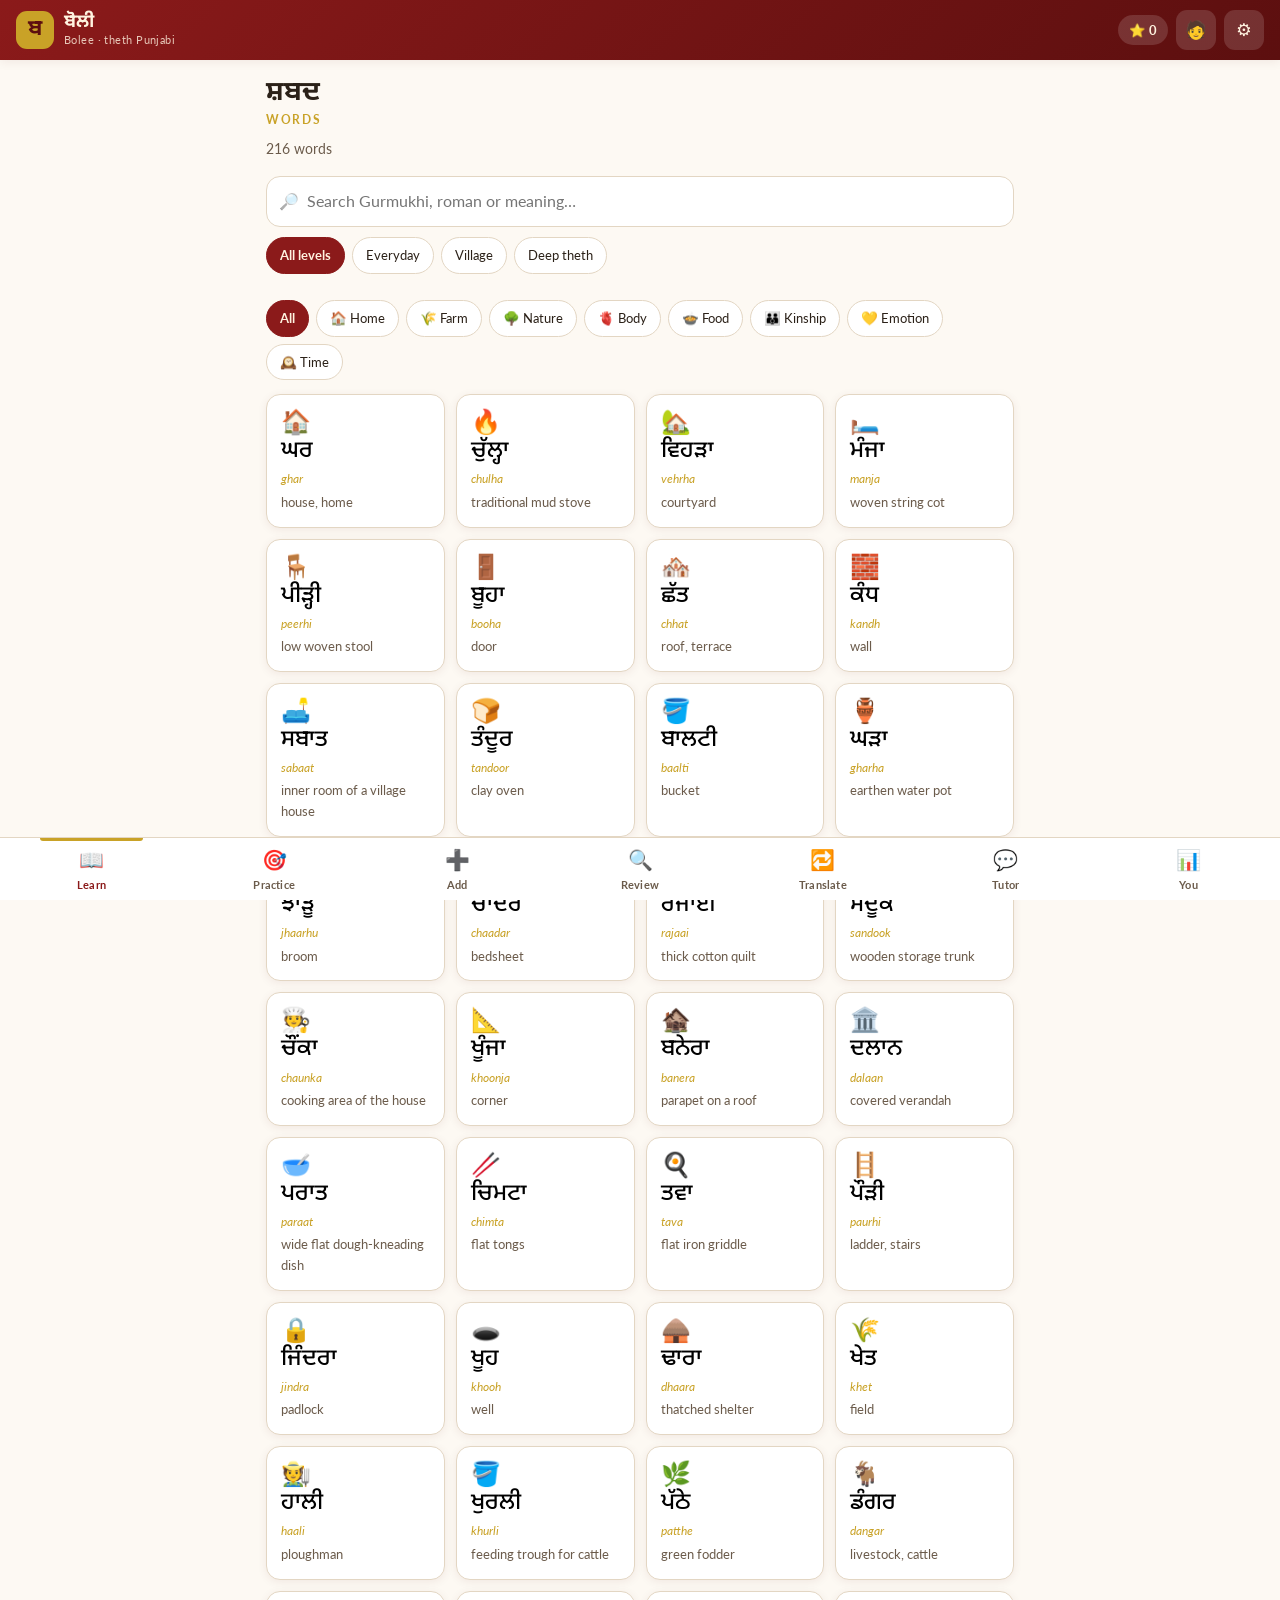
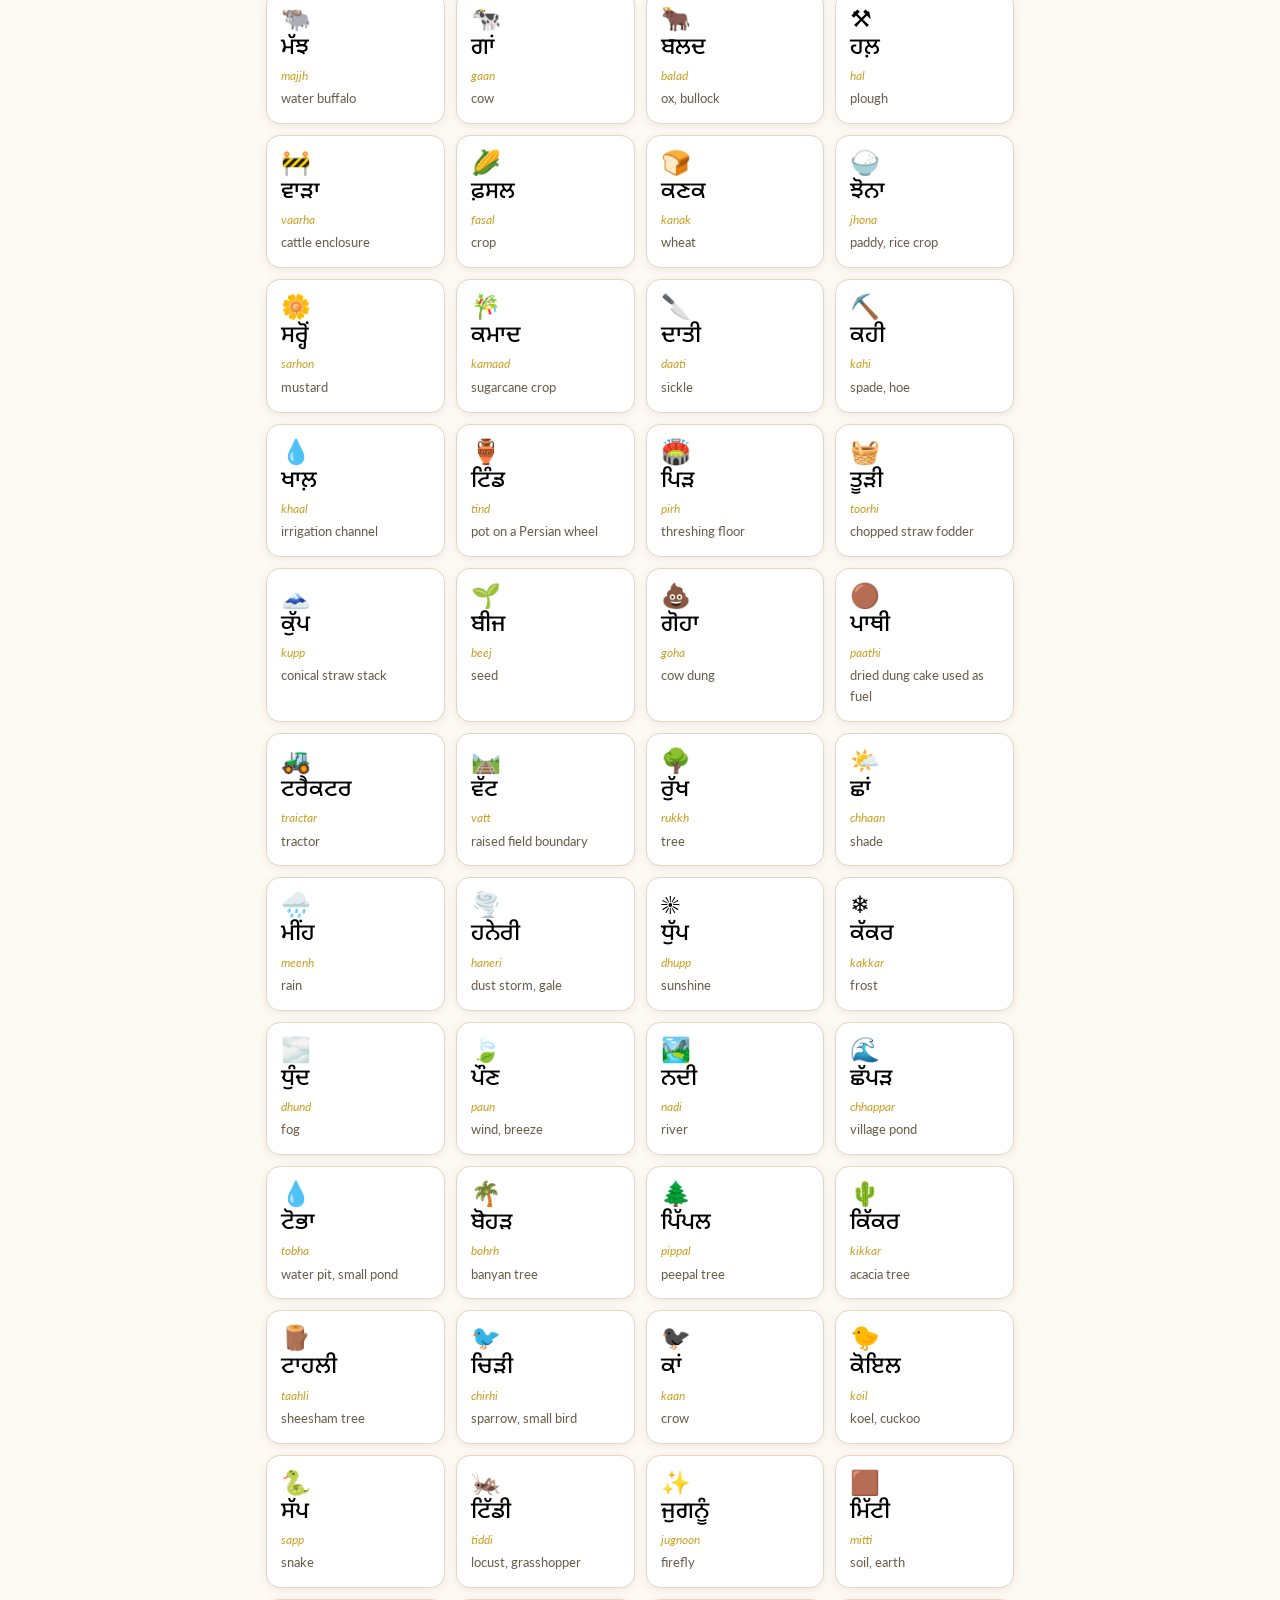
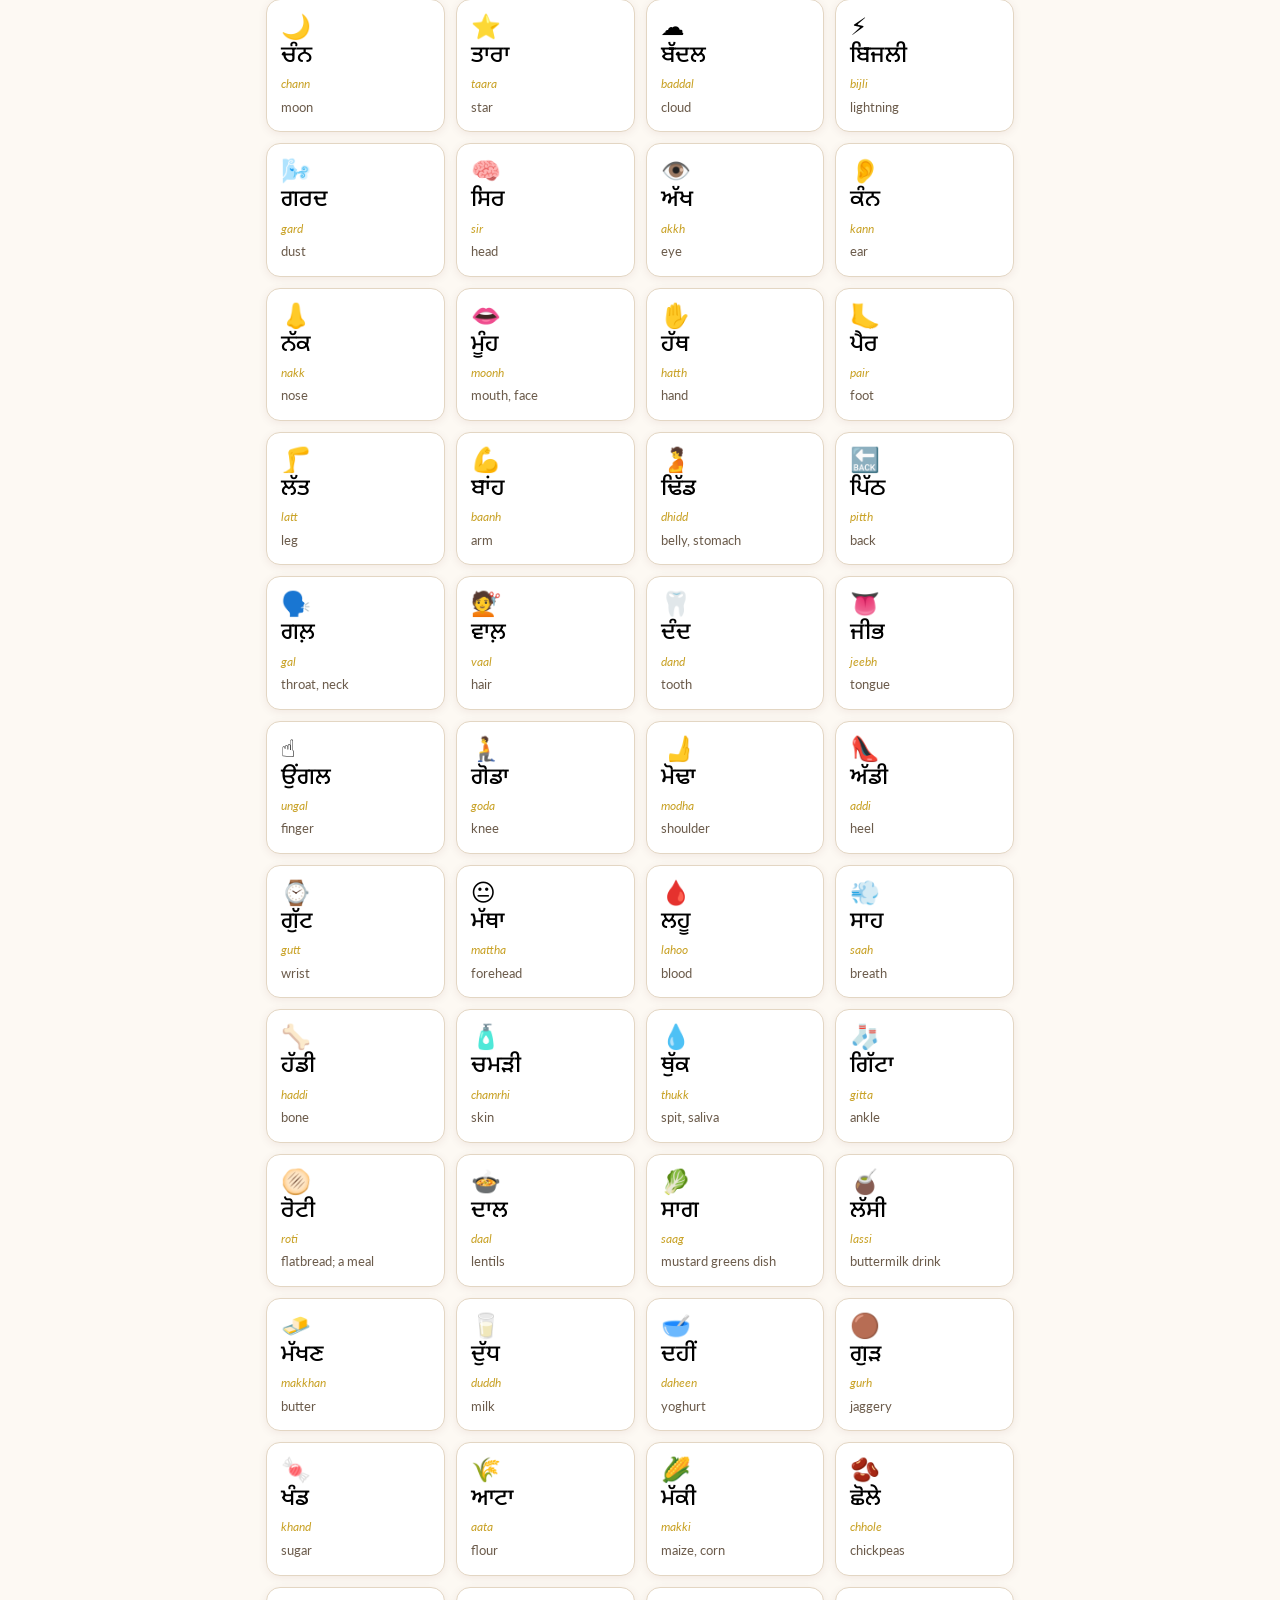
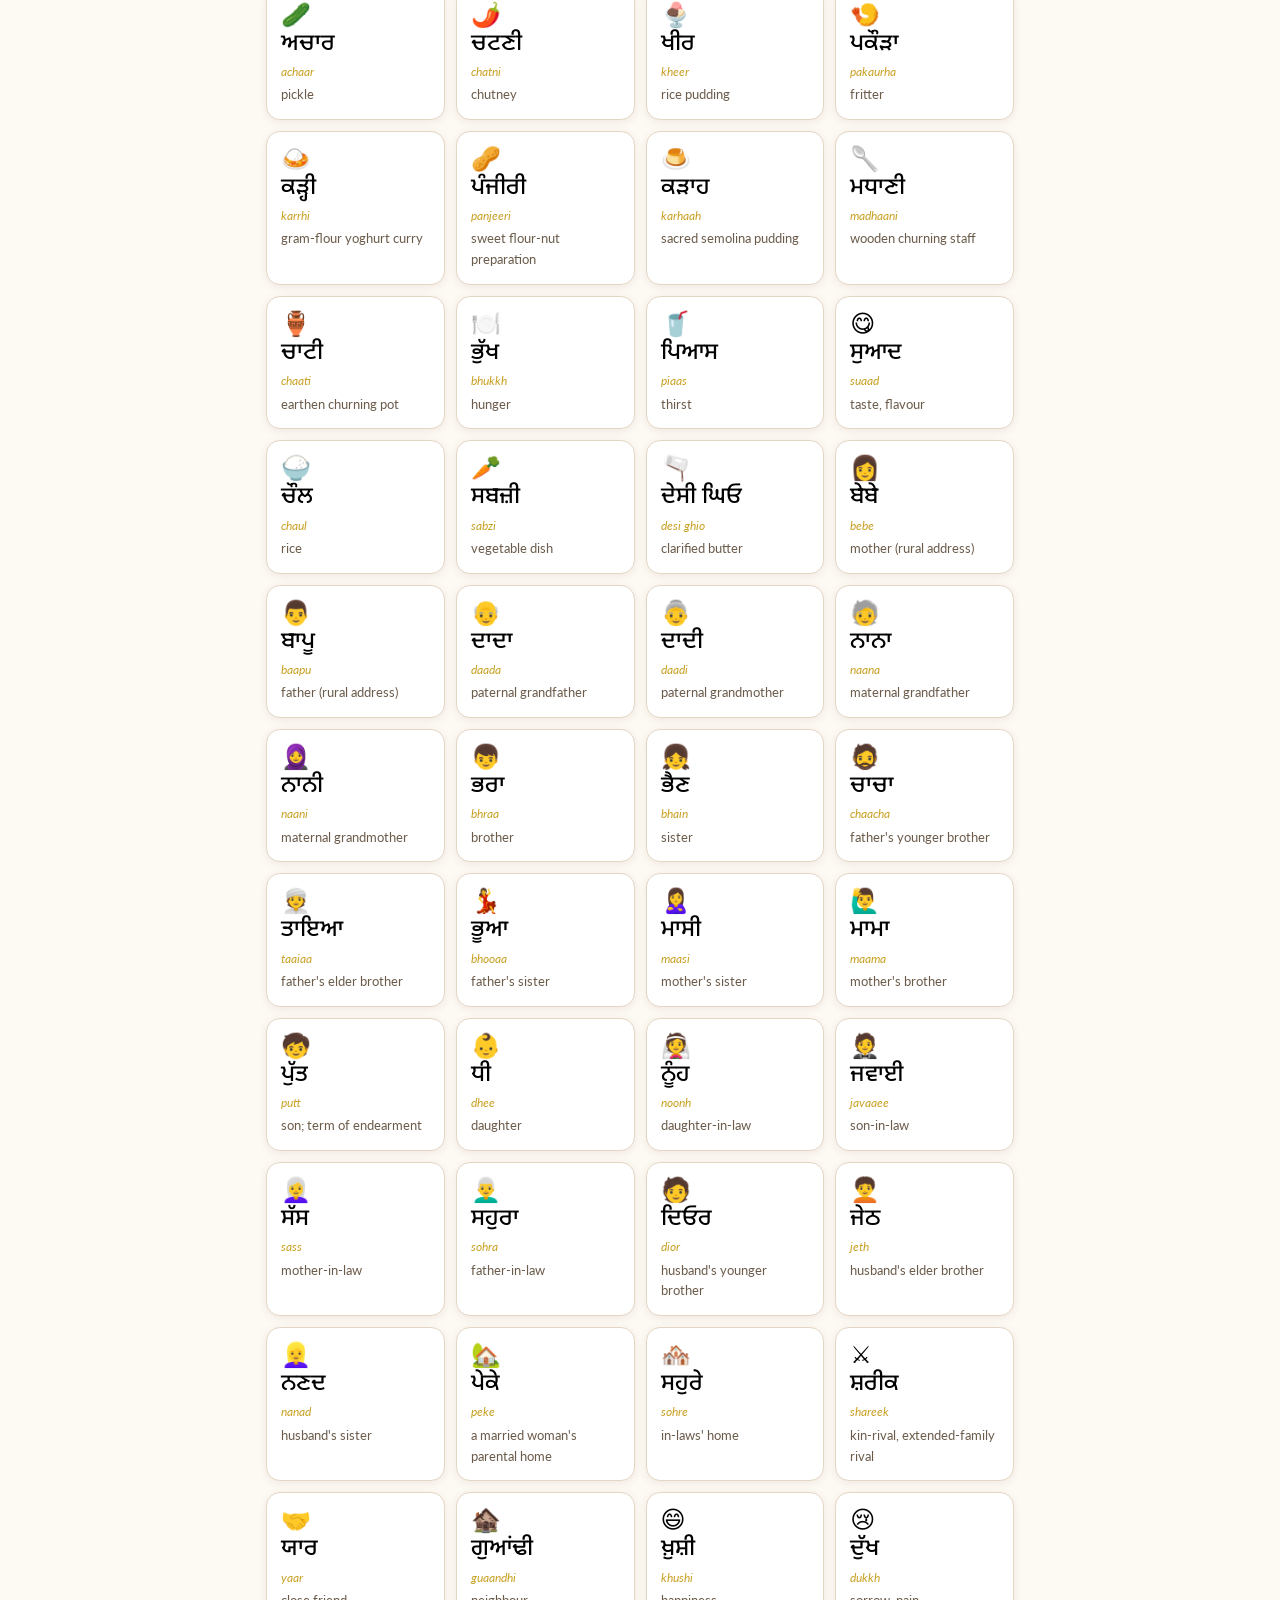
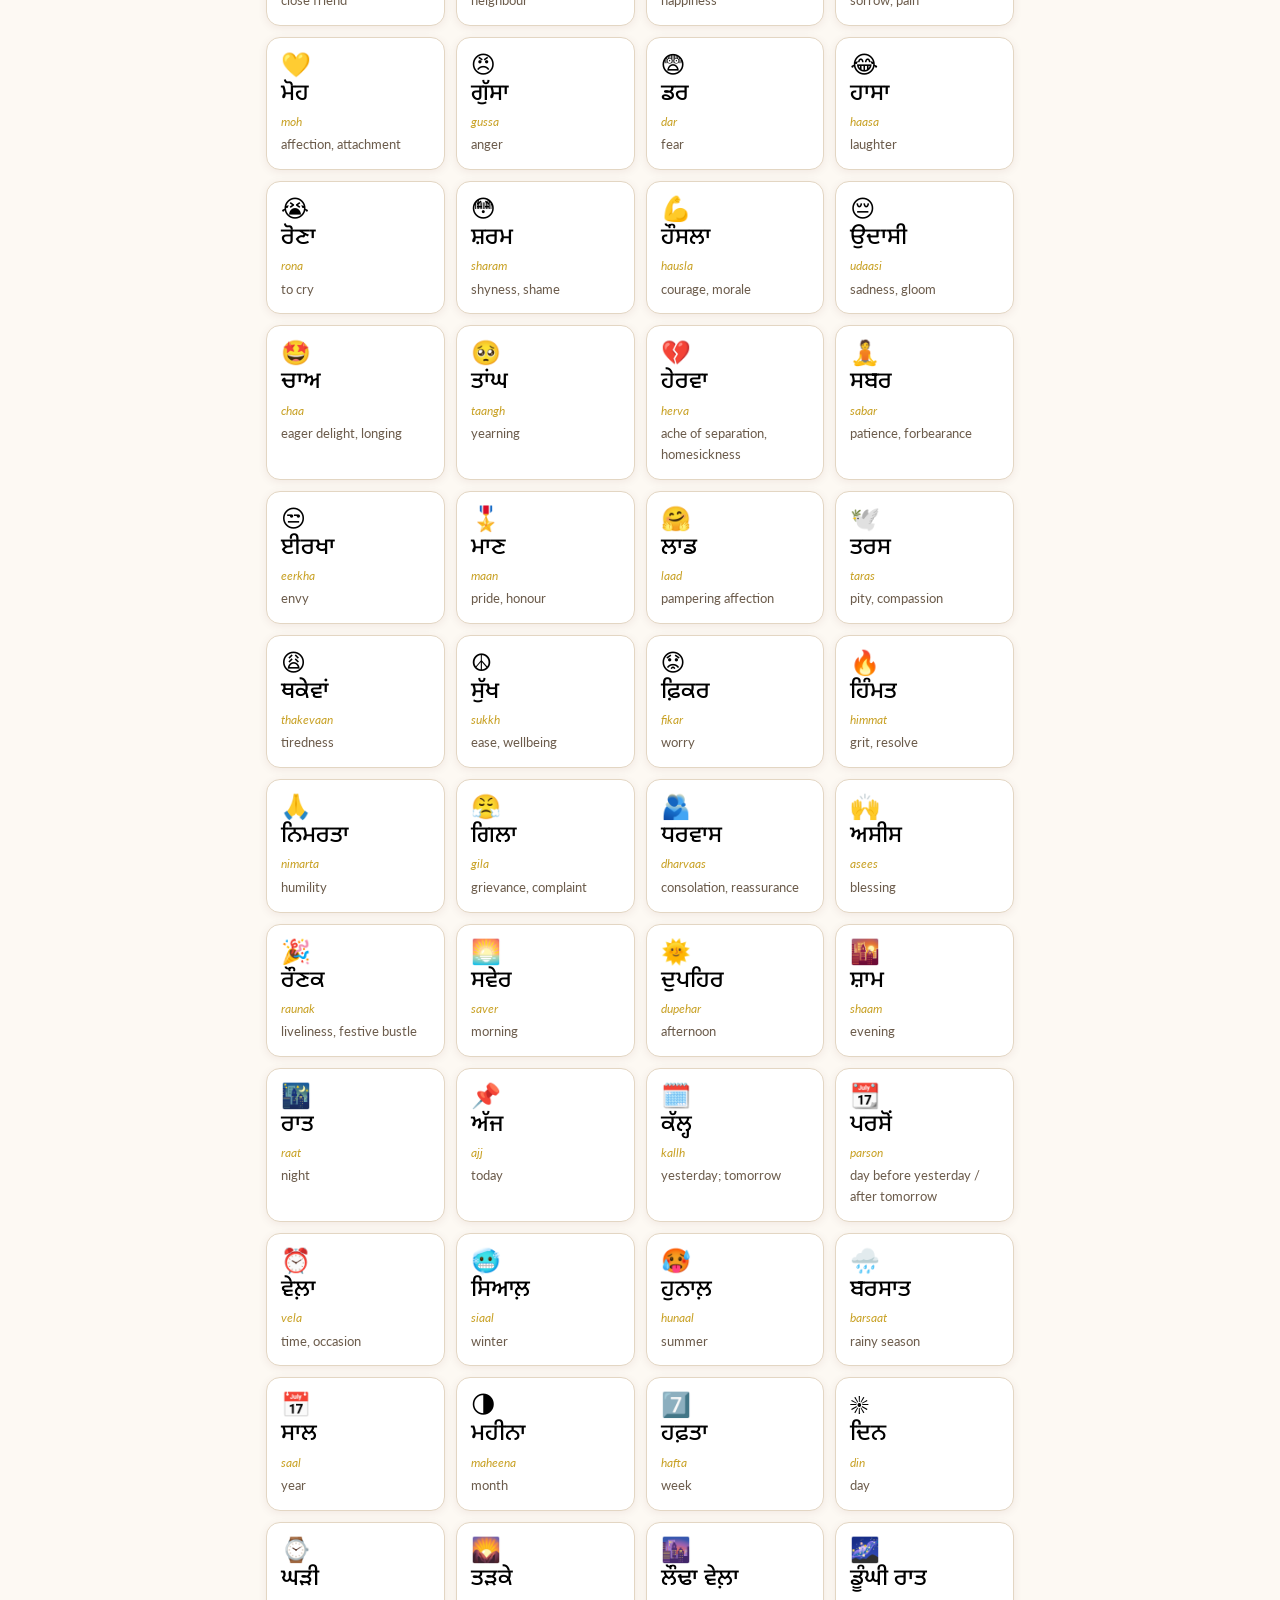
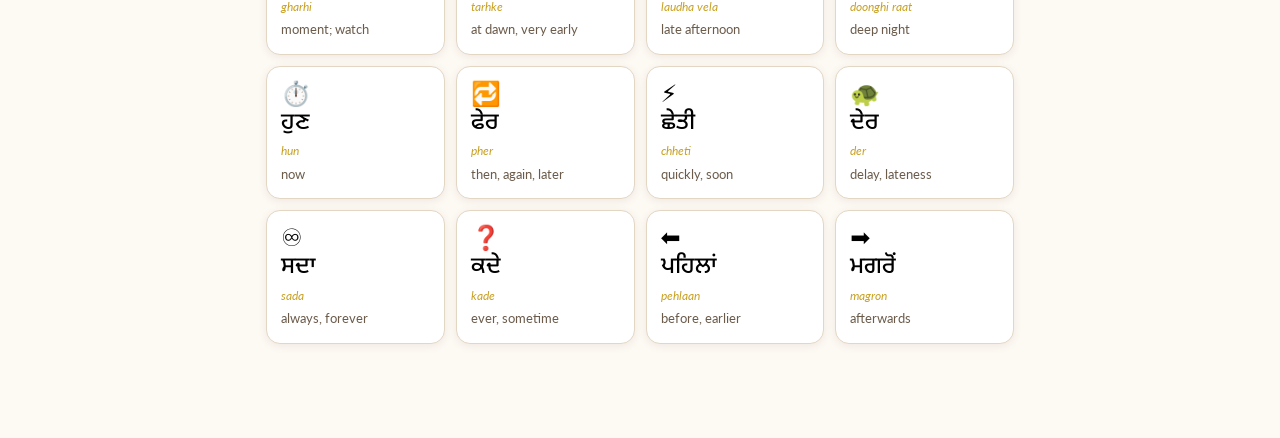
==== commit 6da286cf: "Fix seven bugs and connect real Punjabi providers Bug fixes, each reproduced before being fixed and " ====
--- a/bolee/index.html
+++ b/bolee/index.html
@@ -6,6 +6,8 @@
   <meta name="description" content="Learn theth Punjabi — and help record it. A community-built dictionary of rural Punjabi words." />
   <meta name="theme-color" content="#8B1A1A" />
   <title>ਬੋਲੀ · Bolee — Theth Punjabi</title>
+  <!-- Inline SVG favicon: no extra request, and no /favicon.ico 404. -->
+  <link rel="icon" href="data:image/svg+xml,%3Csvg xmlns='http://www.w3.org/2000/svg' viewBox='0 0 64 64'%3E%3Crect width='64' height='64' rx='14' fill='%238B1A1A'/%3E%3Ctext x='32' y='46' font-size='40' text-anchor='middle' fill='%23C9A227' font-family='sans-serif'%3E%E0%A8%AC%3C/text%3E%3C/svg%3E" />
   <link rel="stylesheet" href="styles.css" />
   <link rel="preconnect" href="https://fonts.googleapis.com" />
   <link rel="preconnect" href="https://fonts.gstatic.com" crossorigin />
@@ -44,6 +46,7 @@
   <a href="#/practice"   data-nav="practice">   <span aria-hidden="true">🎯</span> <em>Practice</em></a>
   <a href="#/contribute" data-nav="contribute" data-adult-only><span aria-hidden="true">➕</span> <em>Add</em></a>
   <a href="#/review"     data-nav="review"     data-adult-only><span aria-hidden="true">🔍</span> <em>Review</em><span class="nav-badge" id="review-badge" hidden>0</span></a>
+  <a href="#/translate"  data-nav="translate"  data-adult-only><span aria-hidden="true">🔁</span> <em>Translate</em></a>
   <a href="#/tutor"      data-nav="tutor">      <span aria-hidden="true">💬</span> <em>Tutor</em></a>
   <a href="#/progress"   data-nav="progress">   <span aria-hidden="true">📊</span> <em>You</em></a>
 </nav>
@@ -141,6 +144,12 @@
     </div>
 
     <form class="panel" id="contribute-form" novalidate>
+      <div class="notice notice-warn" id="revision-banner" hidden>
+        <b>Fixing a disputed word.</b> Submitting replaces the existing entry and sends it
+        back for a fresh review — the old votes are cleared.
+        <button type="button" class="btn btn-ghost btn-sm" id="btn-cancel-revision">Cancel</button>
+      </div>
+
       <label class="field">
         <span>Word in Gurmukhi <b class="req">*</b></span>
         <input type="text" id="c-gurmukhi" lang="pa" class="gurmukhi-input" placeholder="ਚੁੱਲ੍ਹਾ" autocomplete="off" />
@@ -248,6 +257,35 @@
     <div id="disputed-list" class="stack"></div>
   </section>
 
+  <!-- ══════════ TRANSLATE ══════════ -->
+  <section class="view" id="view-translate" hidden>
+    <div class="view-head">
+      <h1>ਉਲਥਾ <small>Translate</small></h1>
+      <p class="view-sub">English to Punjabi, or the other way. Answers lean towards theth words rather than the Hindi-Urdu borrowings you'd hear in the city.</p>
+    </div>
+
+    <div class="notice notice-warn" id="translate-setup" hidden>
+      <p><b>Translation isn't set up on this deployment.</b> Add your own Anthropic API key in Settings to use it.</p>
+      <button class="btn btn-sm btn-primary" id="btn-translate-settings" type="button">Open settings</button>
+    </div>
+
+    <div class="panel">
+      <div class="dir-row" role="group" aria-label="Direction">
+        <button class="pill active" type="button" data-dir="en-pa">English → ਪੰਜਾਬੀ</button>
+        <button class="pill" type="button" data-dir="pa-en">ਪੰਜਾਬੀ → English</button>
+      </div>
+
+      <label class="field">
+        <span class="sr-only">Text to translate</span>
+        <textarea id="translate-input" rows="3" placeholder="Type something to translate…"></textarea>
+      </label>
+
+      <button class="btn btn-primary btn-block" id="btn-translate" type="button">Translate</button>
+    </div>
+
+    <div id="translate-result" hidden></div>
+  </section>
+
   <!-- ══════════ TUTOR ══════════ -->
   <section class="view view-chat" id="view-tutor" hidden>
     <div class="view-head">
@@ -347,14 +385,22 @@
 
     <hr />
 
-    <h3>AI tutor</h3>
-    <div class="notice notice-warn compact">
-      This page talks to the Anthropic API directly from your browser, so your key is stored
-      here on this device and is visible to anything else running on this page. Use a personal
-      key with a spend limit — never a shared or production one.
-    </div>
-    <label class="field">
-      <span>Anthropic API key</span>
+    <h3>AI tutor &amp; translator</h3>
+
+    <div class="notice notice-good compact" id="provider-ok" hidden>
+      <b>Ready.</b> This deployment provides the tutor and translator, so you don't need a key
+      of your own. <span id="provider-tts-note"></span>
+    </div>
+
+    <div class="notice notice-warn compact" id="provider-byo" hidden>
+      This deployment doesn't provide the tutor, so it falls back to your own key — sent to
+      Anthropic straight from this page and stored on this device, where anything else running
+      on this page can read it. Use a personal key with a spend limit, never a shared or
+      production one.
+    </div>
+
+    <label class="field">
+      <span>Anthropic API key <small class="muted">(only needed as a fallback)</small></span>
       <input type="password" id="s-apikey" placeholder="sk-ant-…" autocomplete="off" />
     </label>
     <label class="field">
@@ -384,11 +430,12 @@
 
 <script src="js/vocabulary.js"></script>
 <script src="js/store.js"></script>
+<script src="js/ai-tutor.js"></script>
+<script src="js/bhashini.js"></script>
 <script src="js/speech.js"></script>
 <script src="js/practice.js"></script>
 <script src="js/contribute.js"></script>
 <script src="js/verify.js"></script>
-<script src="js/ai-tutor.js"></script>
 <script src="js/script.js"></script>
 </body>
 </html>
--- a/bolee/styles.css
+++ b/bolee/styles.css
@@ -496,6 +496,29 @@
 .status-pending  { border-left-color: var(--gold); }
 .status-disputed { border-left-color: var(--saffron); }
 
+/* ── Translate ──────────────────────────────────── */
+.dir-row { display: flex; gap: 8px; margin-bottom: 14px; }
+.dir-row .pill { flex: 1; text-align: center; }
+
+.translate-out { margin-top: 14px; }
+.tr-gurmukhi { font-family: var(--font-pa); font-size: 1.9rem; line-height: 1.45; margin-bottom: 4px; }
+.tr-latin { color: var(--gold); font-style: italic; font-size: .92rem; }
+.tr-english { font-size: 1rem; font-weight: 700; }
+.tr-note {
+  font-size: .84rem; color: var(--ink-soft); font-style: italic;
+  padding: 9px 12px; border-radius: 9px; background: var(--surface-2);
+}
+.tr-actions { display: flex; flex-wrap: wrap; gap: 9px; margin: 12px 0 8px; }
+
+#translate-input {
+  width: 100%; padding: 12px 14px;
+  border: 1px solid var(--line); border-radius: var(--radius);
+  background: var(--bg); outline: none; resize: vertical;
+}
+#translate-input:focus { border-color: var(--gold); box-shadow: 0 0 0 3px var(--gold-soft); }
+
+#revision-banner { display: flex; flex-wrap: wrap; align-items: center; gap: 10px; }
+
 /* ── Tutor ──────────────────────────────────────── */
 .chat-log {
   display: flex; flex-direction: column; gap: 10px;
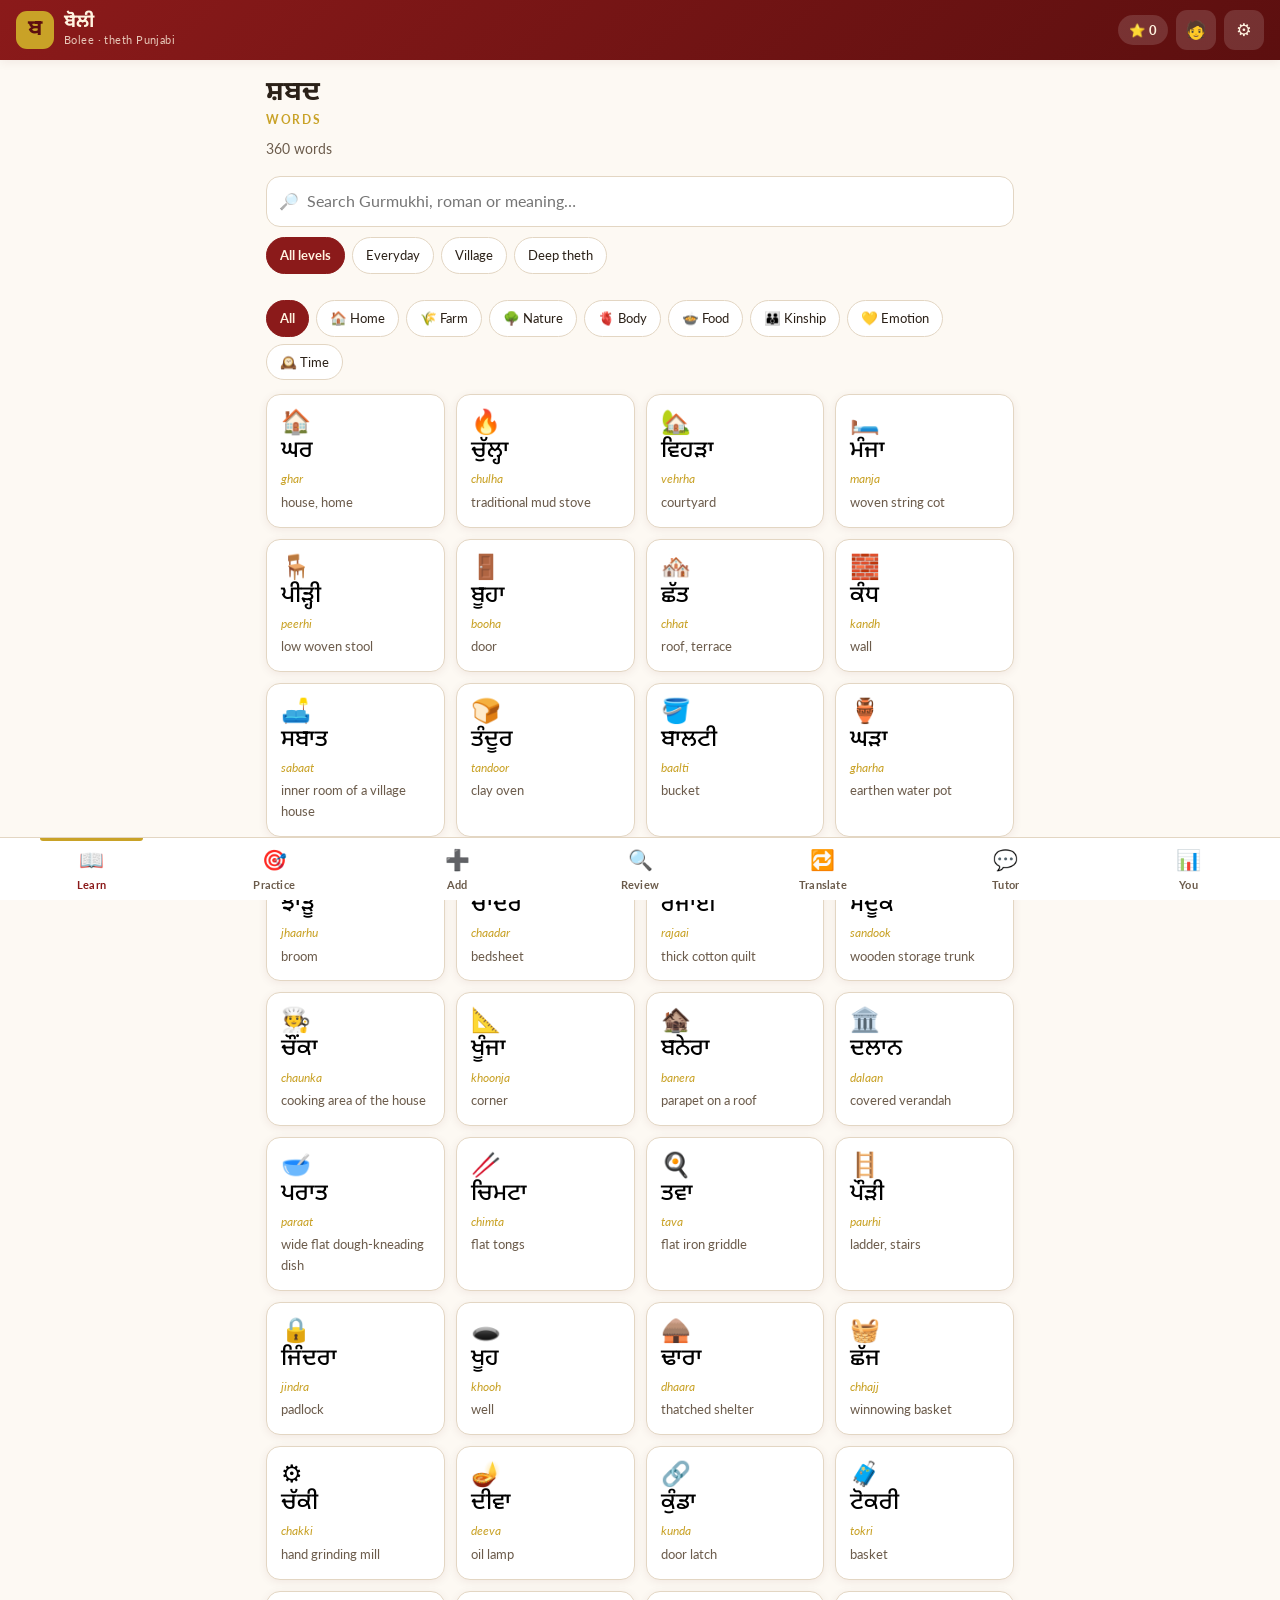
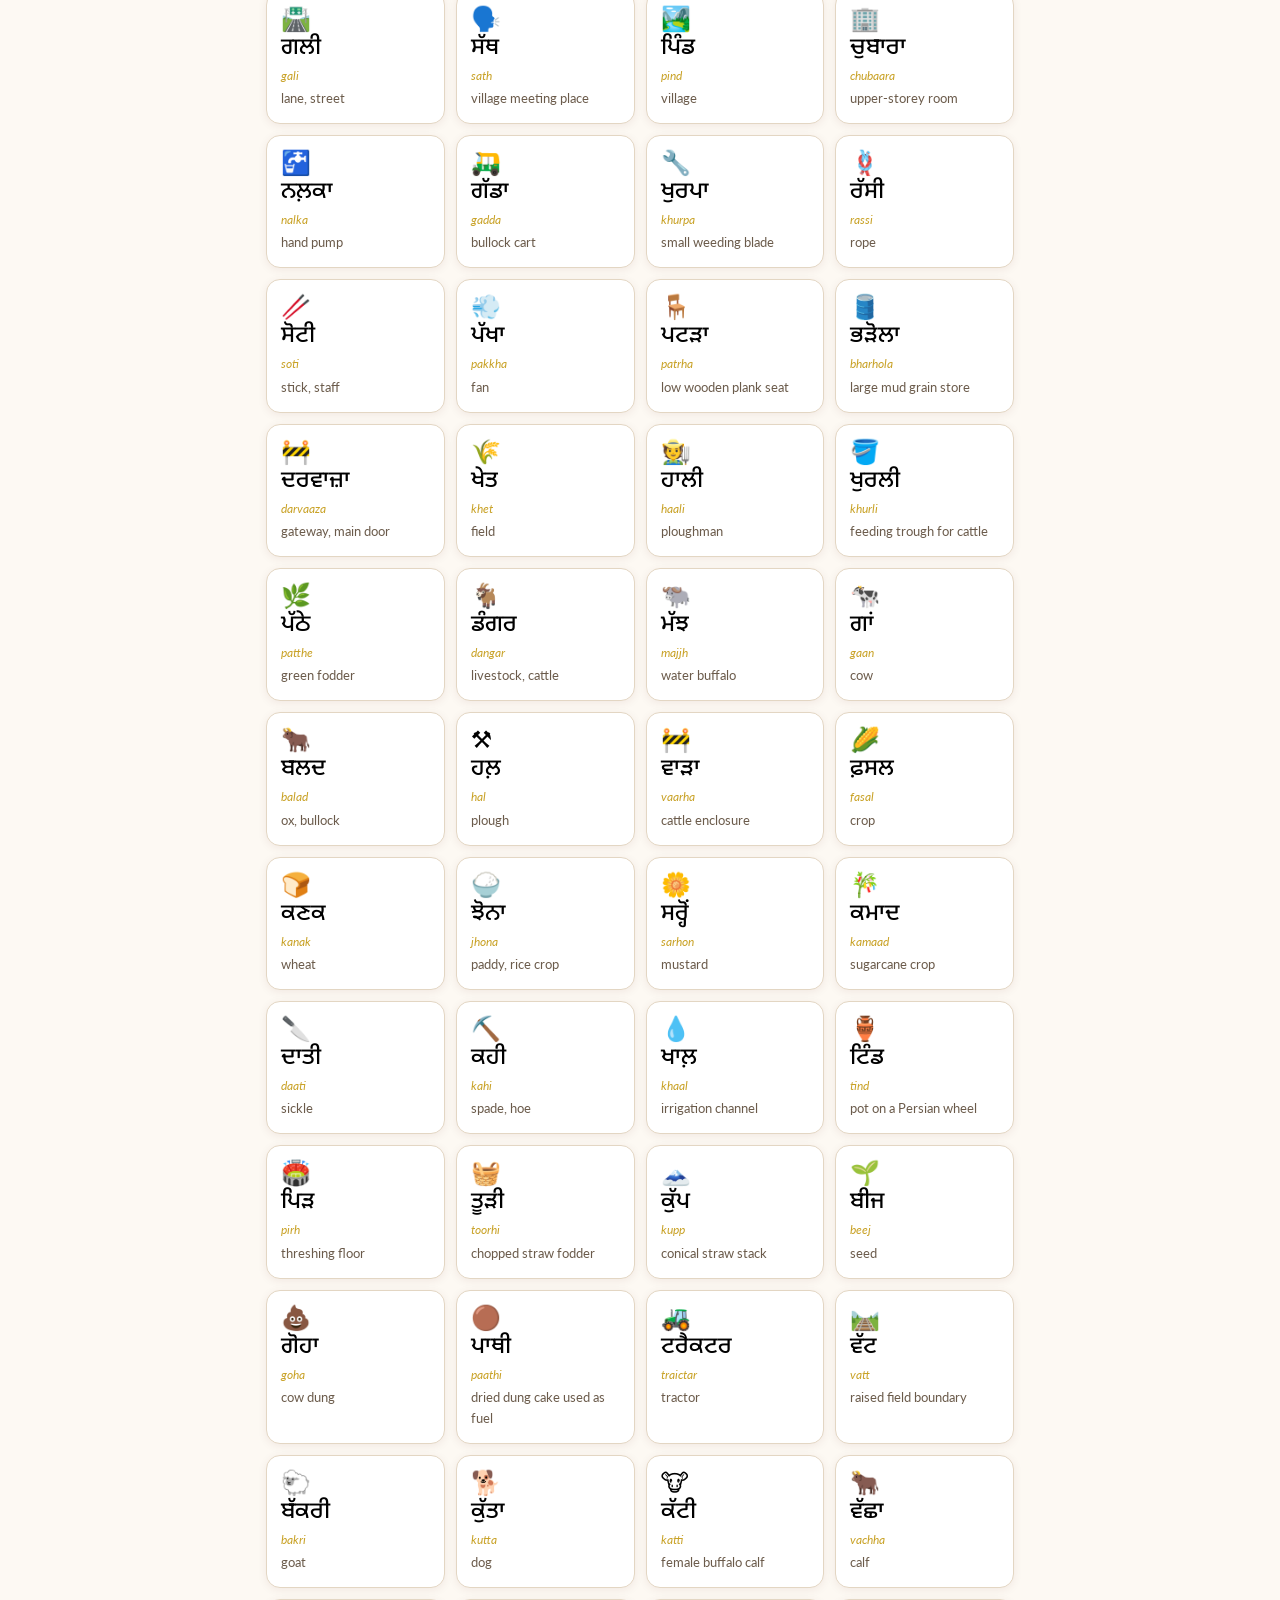
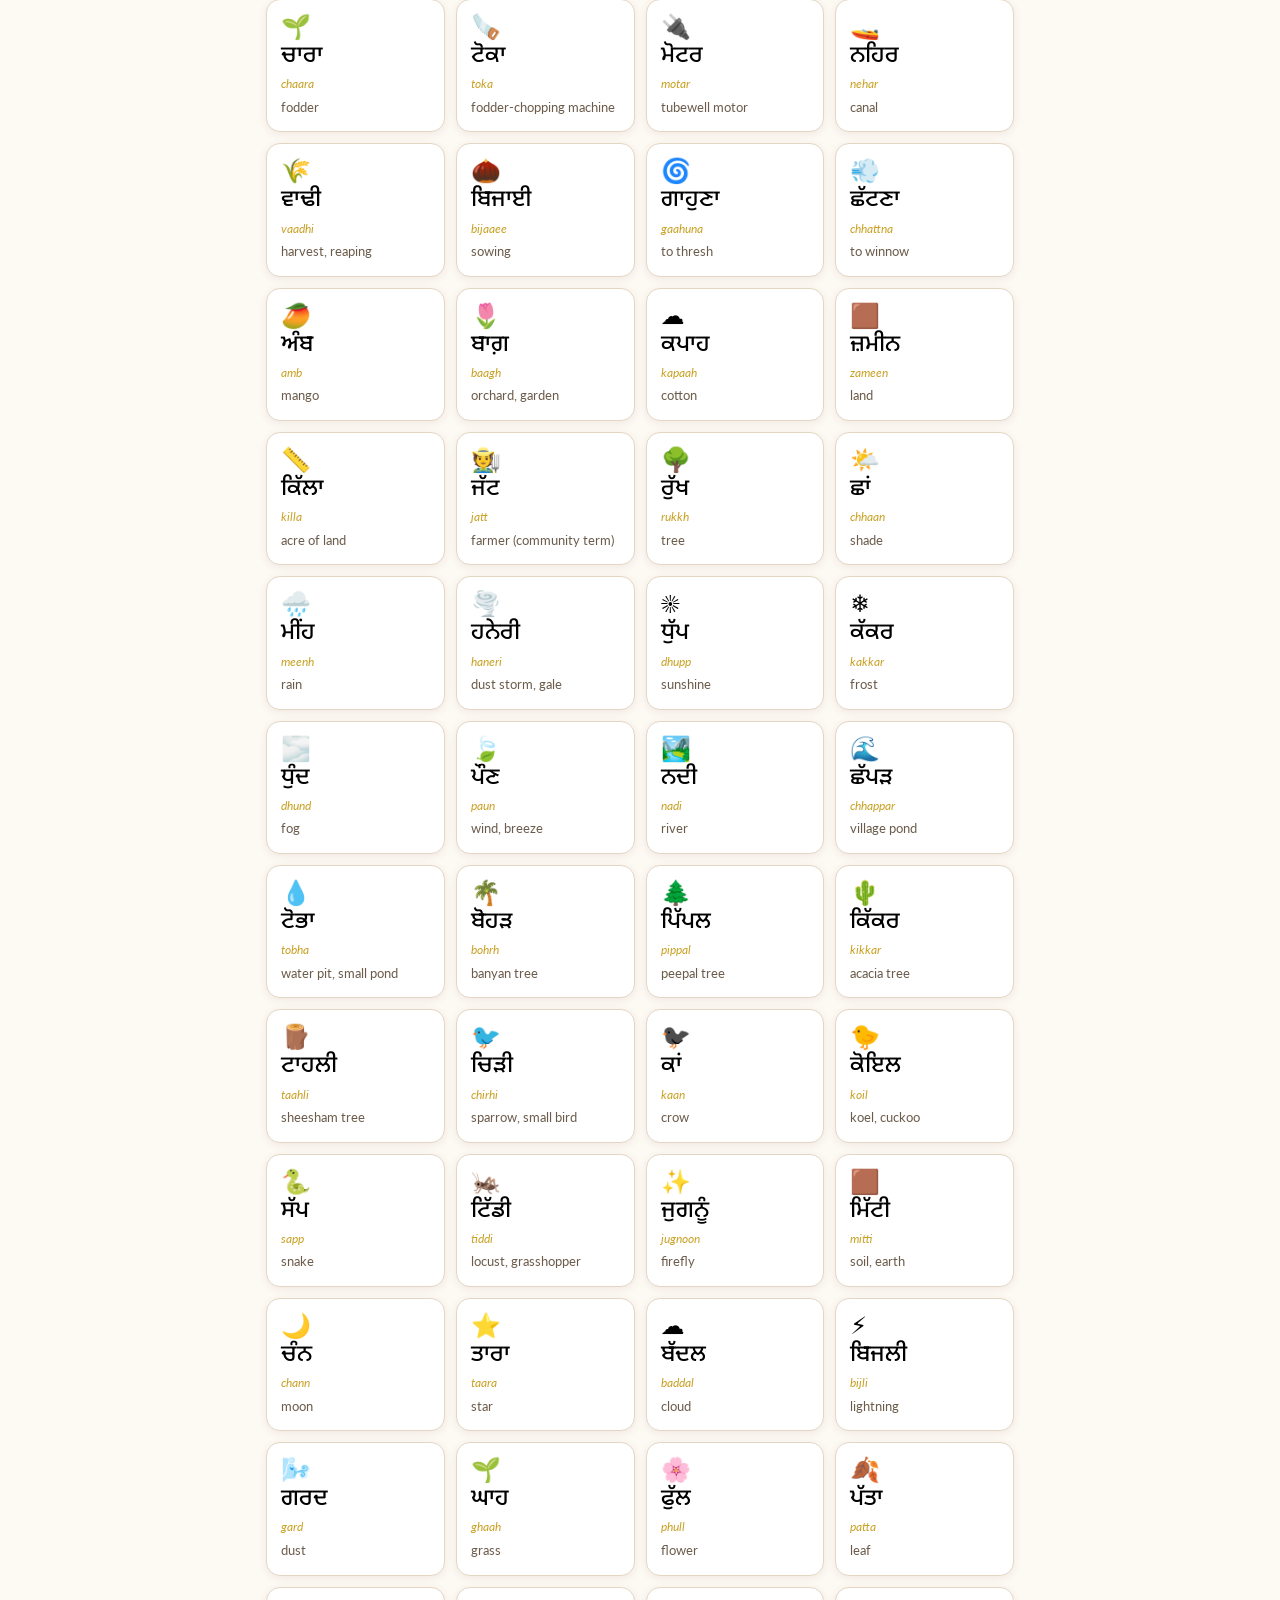
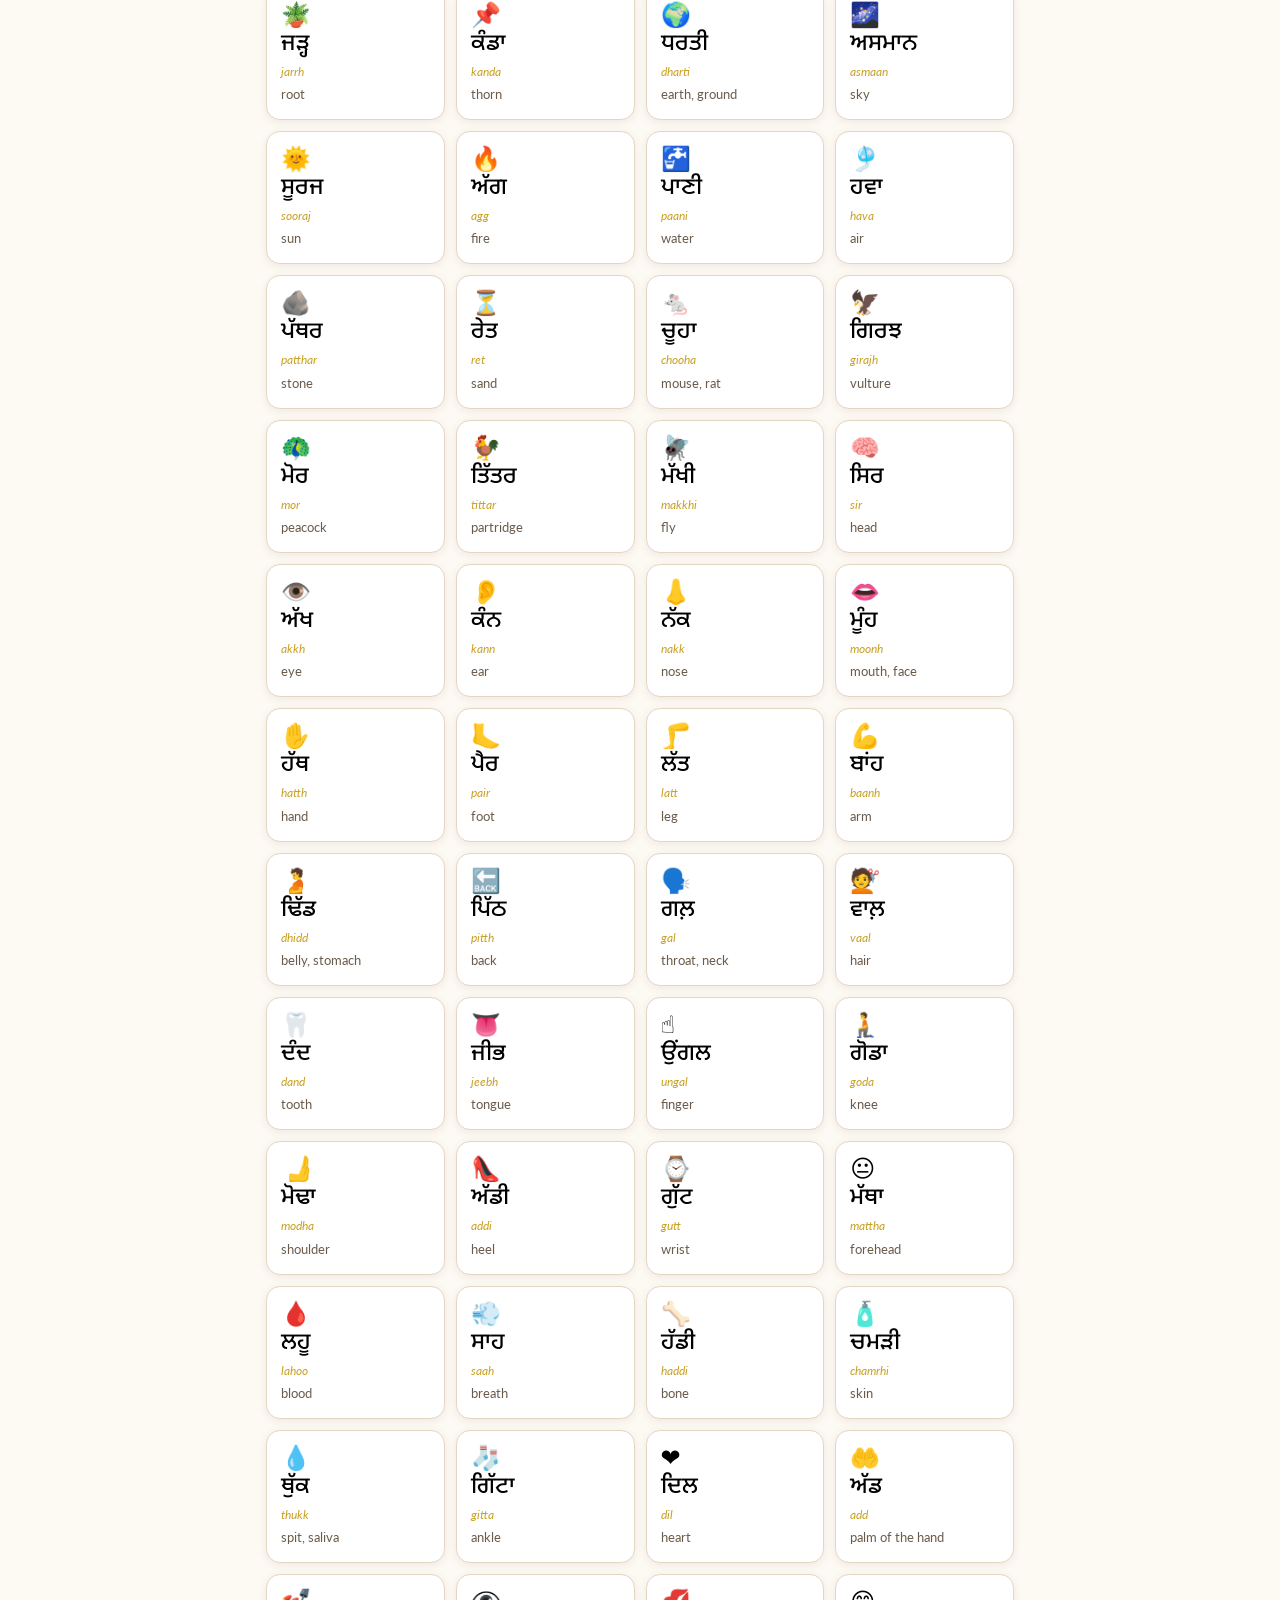
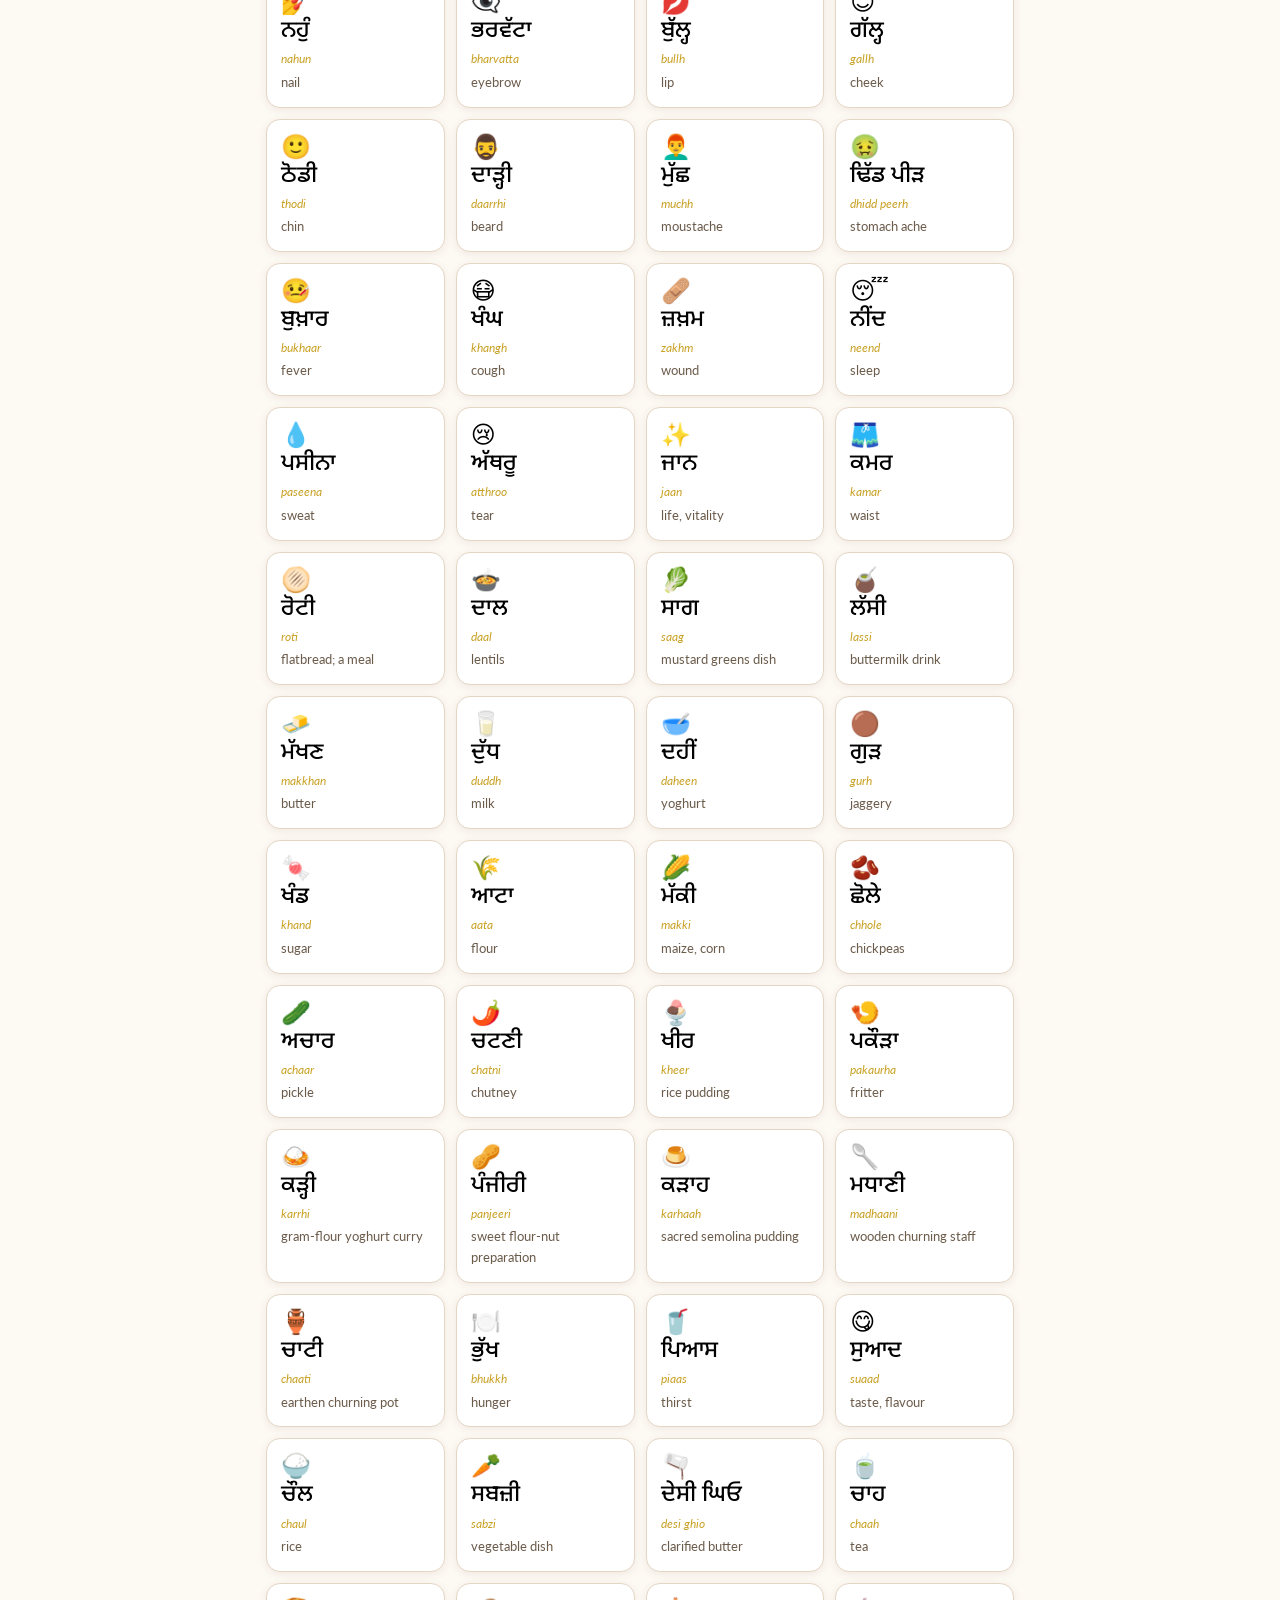
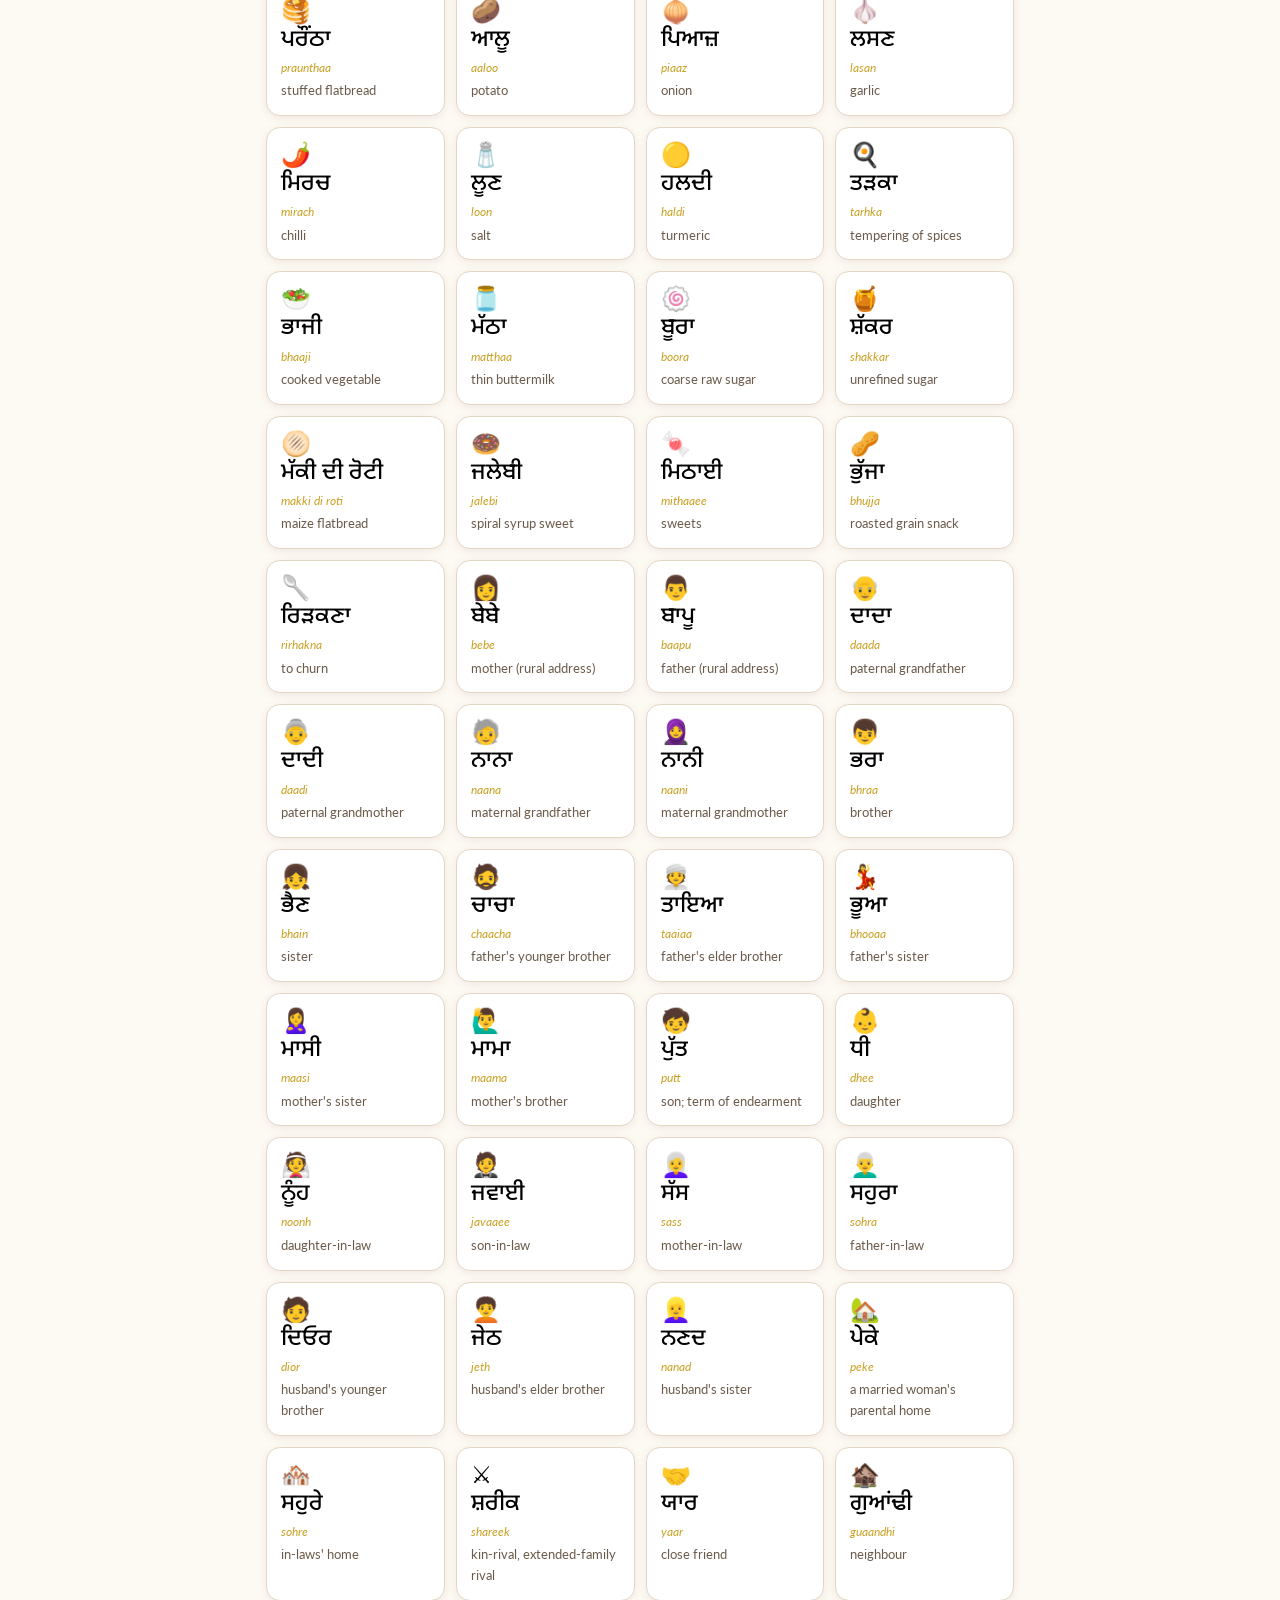
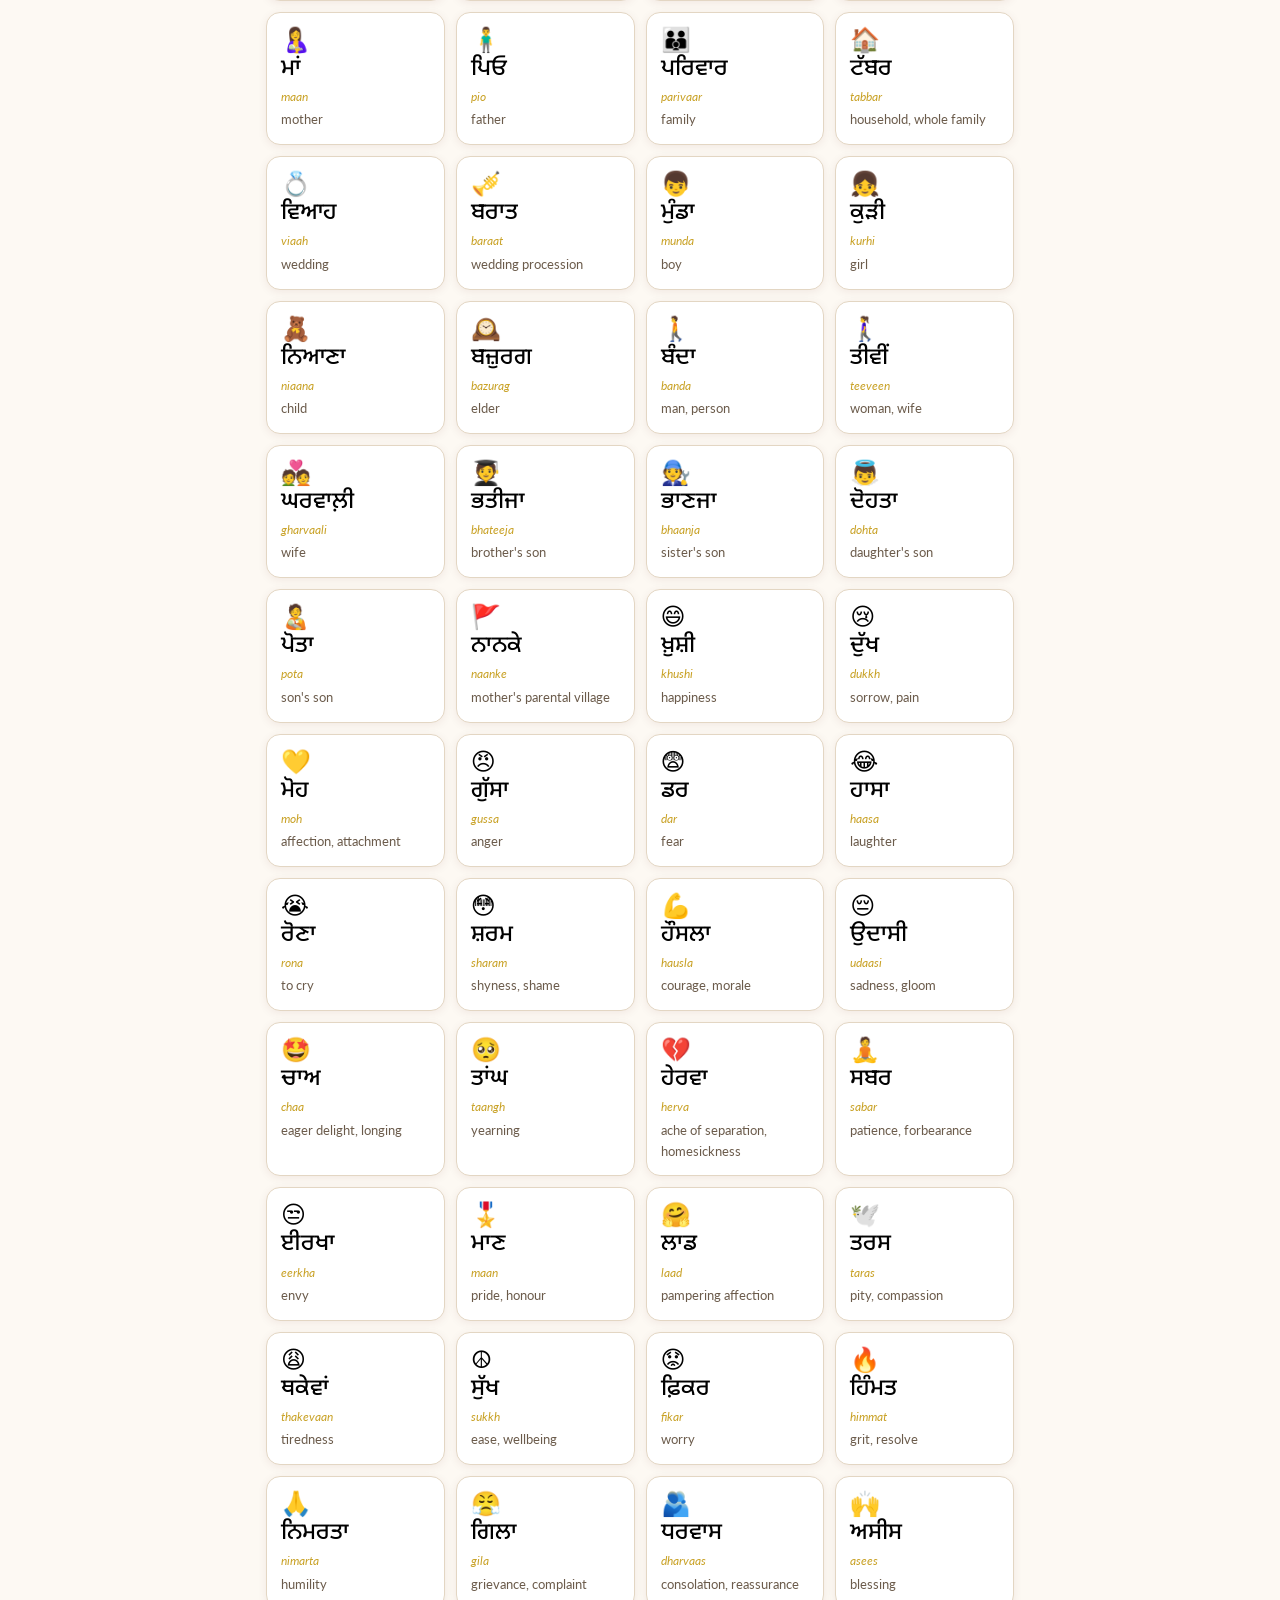
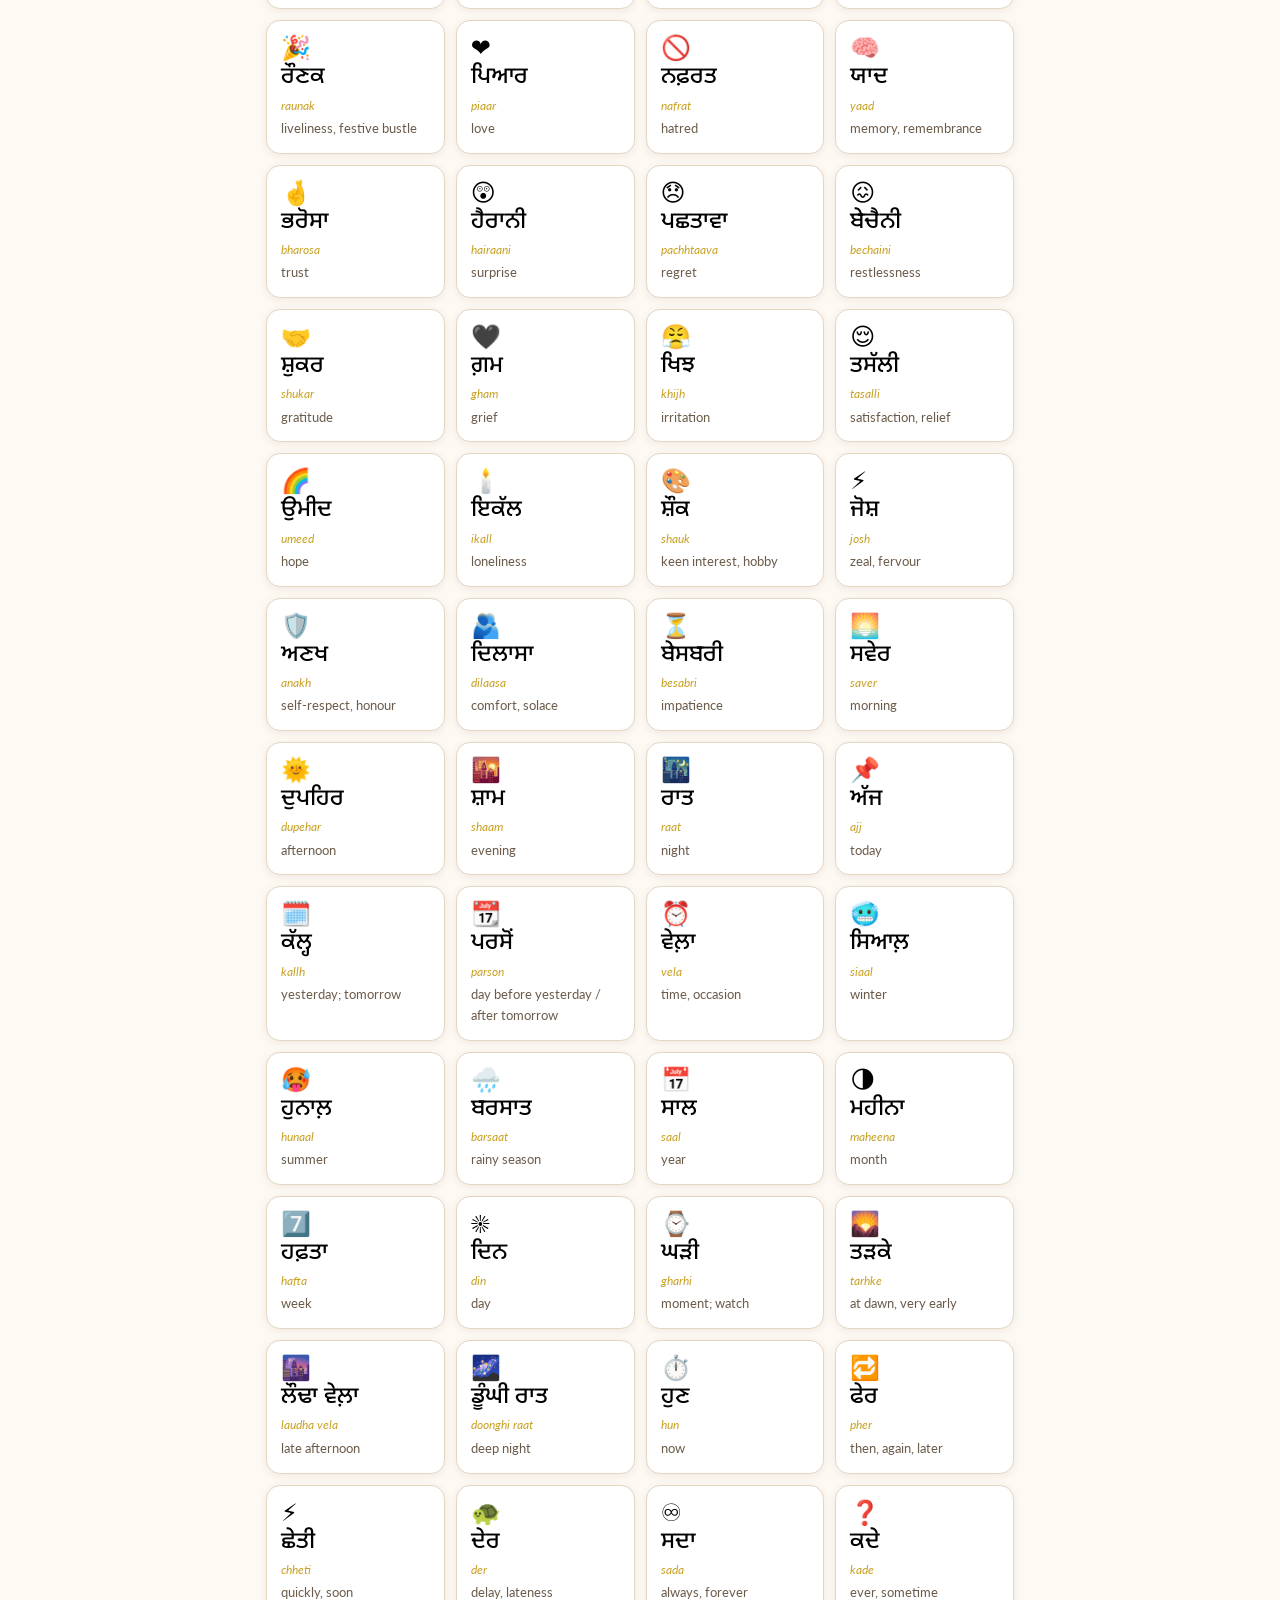
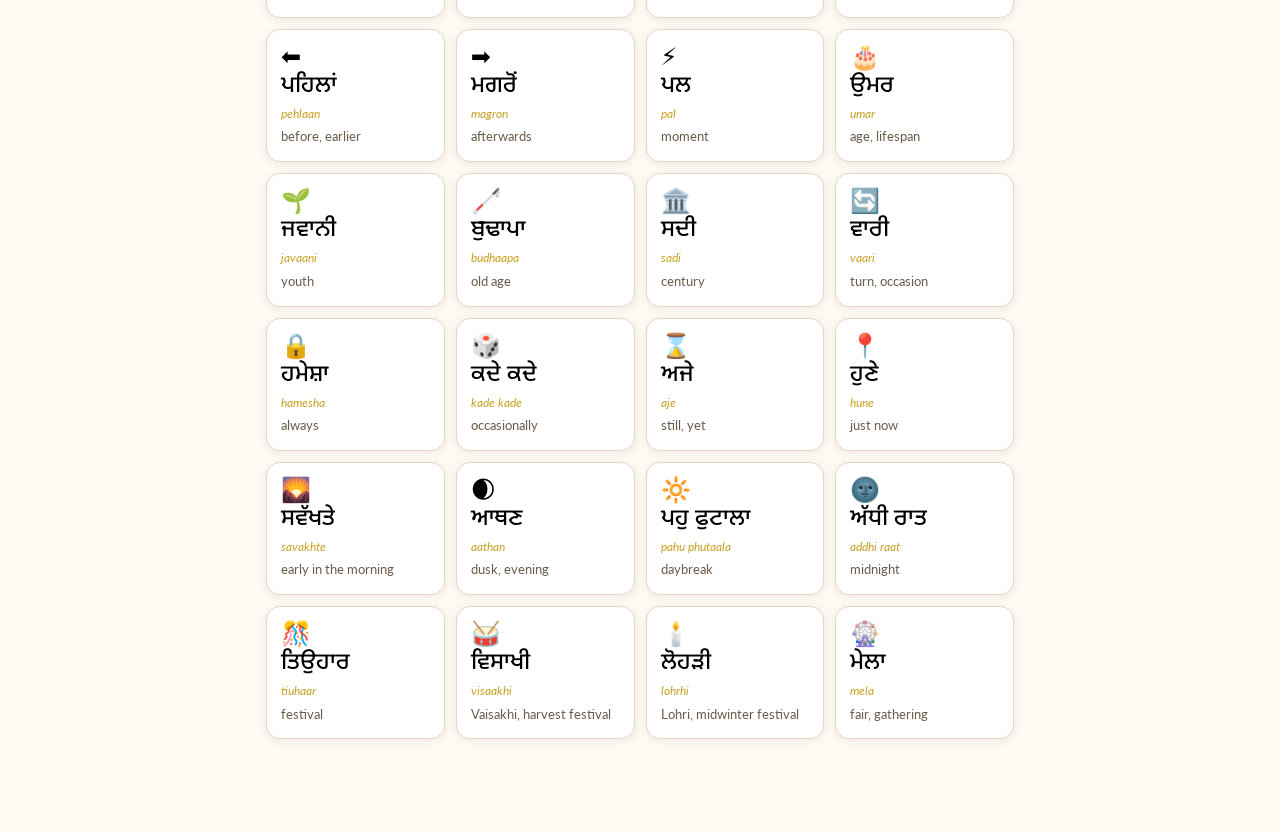
==== commit 0fa2a5ac: "Precompute the AI so the app works with no API key Answering "why do I need an API key when I alread" ====
--- a/bolee/index.html
+++ b/bolee/index.html
@@ -292,19 +292,42 @@
       <h1>ਉਸਤਾਦ <small>Tutor</small></h1>
     </div>
 
-    <div class="notice notice-warn" id="tutor-setup" hidden>
-      <p><b>The tutor needs an API key.</b> This app runs entirely in your browser, so it uses your own Anthropic key — it never leaves this device.</p>
-      <button class="btn btn-sm btn-primary" id="btn-tutor-settings" type="button">Open settings</button>
-    </div>
-
-    <div class="chat-log" id="chat-log" aria-live="polite"></div>
-
-    <div class="chip-row" id="chat-suggestions"></div>
-
-    <form class="chat-input" id="chat-form">
-      <input type="text" id="chat-text" placeholder="Ask anything about Punjabi…" autocomplete="off" aria-label="Message" />
-      <button type="submit" class="btn btn-primary" id="chat-send" aria-label="Send">➤</button>
-    </form>
+    <div class="tab-row" role="tablist">
+      <button class="tab active" type="button" data-tab="lessons" role="tab">📖 Lessons</button>
+      <button class="tab" type="button" data-tab="phrases" role="tab">💬 Phrasebook</button>
+      <button class="tab" type="button" data-tab="chat" role="tab">✨ Ask</button>
+    </div>
+
+    <!-- Lessons and the phrasebook ship with the app and need nothing. -->
+    <div id="tab-lessons" class="tab-panel">
+      <div id="lesson-list" class="stack"></div>
+      <article id="lesson-detail" hidden>
+        <button class="btn btn-ghost btn-sm" type="button" id="btn-lesson-back">← All lessons</button>
+        <div id="lesson-body"></div>
+      </article>
+    </div>
+
+    <div id="tab-phrases" class="tab-panel" hidden>
+      <div class="chip-row" id="phrase-groups"></div>
+      <div id="phrase-list" class="stack"></div>
+    </div>
+
+    <div id="tab-chat" class="tab-panel" hidden>
+      <div class="notice notice-warn" id="tutor-setup" hidden>
+        <p><b>Free-form questions need a live AI provider,</b> which is not set up on this
+        deployment. The lessons and phrasebook above work without one. To enable this tab,
+        add your own Anthropic API key in Settings.</p>
+        <button class="btn btn-sm btn-primary" id="btn-tutor-settings" type="button">Open settings</button>
+      </div>
+
+      <div class="chat-log" id="chat-log" aria-live="polite"></div>
+      <div class="chip-row" id="chat-suggestions"></div>
+
+      <form class="chat-input" id="chat-form">
+        <input type="text" id="chat-text" placeholder="Ask anything about Punjabi…" autocomplete="off" aria-label="Message" />
+        <button type="submit" class="btn btn-primary" id="chat-send" aria-label="Send">➤</button>
+      </form>
+    </div>
   </section>
 
   <!-- ══════════ PROGRESS ══════════ -->
@@ -387,20 +410,26 @@
 
     <h3>AI tutor &amp; translator</h3>
 
+    <div class="notice notice-good compact">
+      <b>No key is needed for most of the app.</b> The dictionary, practice, word explanations,
+      lessons and phrasebook are all built in and work offline. A provider is only used for
+      free-form questions and for translating phrases that aren't already in the dictionary.
+    </div>
+
     <div class="notice notice-good compact" id="provider-ok" hidden>
-      <b>Ready.</b> This deployment provides the tutor and translator, so you don't need a key
-      of your own. <span id="provider-tts-note"></span>
+      <b>A provider is set up on this deployment</b> — you don't need a key of your own.
+      <span id="provider-tts-note"></span>
     </div>
 
     <div class="notice notice-warn compact" id="provider-byo" hidden>
-      This deployment doesn't provide the tutor, so it falls back to your own key — sent to
+      No provider is set up here, so free-form questions fall back to your own key — sent to
       Anthropic straight from this page and stored on this device, where anything else running
       on this page can read it. Use a personal key with a spend limit, never a shared or
       production one.
     </div>
 
     <label class="field">
-      <span>Anthropic API key <small class="muted">(only needed as a fallback)</small></span>
+      <span>Anthropic API key <small class="muted">(optional)</small></span>
       <input type="password" id="s-apikey" placeholder="sk-ant-…" autocomplete="off" />
     </label>
     <label class="field">
@@ -429,13 +458,17 @@
 <div class="toast" id="toast" hidden></div>
 
 <script src="js/vocabulary.js"></script>
+<script src="data/phrases.js"></script>
+<script src="data/lessons.js"></script>
 <script src="js/store.js"></script>
+<script src="js/content.js"></script>
 <script src="js/ai-tutor.js"></script>
 <script src="js/bhashini.js"></script>
 <script src="js/speech.js"></script>
 <script src="js/practice.js"></script>
 <script src="js/contribute.js"></script>
 <script src="js/verify.js"></script>
+<script src="js/translate.js"></script>
 <script src="js/script.js"></script>
 </body>
 </html>
--- a/bolee/styles.css
+++ b/bolee/styles.css
@@ -519,6 +519,100 @@
 
 #revision-banner { display: flex; flex-wrap: wrap; align-items: center; gap: 10px; }
 
+/* ── Tabs (tutor view) ──────────────────────────── */
+.tab-row {
+  display: flex; gap: 6px; margin-bottom: 16px;
+  padding: 4px; border-radius: 999px; background: var(--surface-2);
+}
+.tab {
+  flex: 1; padding: 9px 10px;
+  border: 0; border-radius: 999px; background: transparent; color: var(--ink-soft);
+  font-size: .84rem; font-weight: 700;
+  transition: background .15s, color .15s;
+}
+.tab.active { background: var(--surface); color: var(--maroon); box-shadow: var(--shadow); }
+:root[data-theme="dark"] .tab.active { color: var(--gold); }
+@media (prefers-color-scheme: dark) {
+  :root:not([data-theme="light"]) .tab.active { color: var(--gold); }
+}
+
+/* ── Lessons ────────────────────────────────────── */
+.lesson-card {
+  display: flex; gap: 13px; align-items: flex-start; width: 100%;
+  padding: 15px;
+  border: 1px solid var(--line); border-radius: var(--radius);
+  background: var(--surface); box-shadow: var(--shadow);
+  text-align: left; color: inherit;
+  transition: transform .12s, border-color .12s;
+}
+.lesson-card:hover { transform: translateY(-2px); border-color: var(--gold); }
+.lc-emoji { font-size: 1.8rem; line-height: 1; }
+.lc-text { display: flex; flex-direction: column; gap: 3px; }
+.lc-title { font-weight: 700; font-size: 1rem; }
+.lc-summary { font-size: .86rem; color: var(--ink-soft); }
+.lc-meta { font-size: .72rem; color: var(--gold); font-weight: 700; }
+
+.ls-title { font-size: 1.4rem; margin: 14px 0 12px; }
+.ls-h { font-size: .8rem; letter-spacing: .12em; text-transform: uppercase; color: var(--gold); margin: 20px 0 8px; }
+.ls-p { font-size: .95rem; line-height: 1.7; }
+.ls-tip {
+  padding: 13px 15px; margin: 16px 0;
+  border-left: 4px solid var(--gold); border-radius: var(--radius);
+  background: var(--surface-2); font-size: .89rem;
+}
+.ls-pair {
+  display: flex; gap: 11px; align-items: flex-start;
+  padding: 11px 13px; margin-bottom: 8px;
+  border-radius: var(--radius); background: var(--surface-2);
+}
+.ls-speak { flex-shrink: 0; }
+.ls-gurmukhi { font-family: var(--font-pa); font-size: 1.3rem; margin: 0; }
+.ls-latin { color: var(--gold); font-style: italic; font-size: .8rem; margin: 0; }
+.ls-english { font-size: .92rem; margin: 2px 0 0; }
+.ls-note { font-size: .78rem; color: var(--ink-soft); margin: 3px 0 0; font-style: italic; }
+
+/* ── Phrasebook ─────────────────────────────────── */
+.phrase-card {
+  display: flex; gap: 11px; align-items: flex-start;
+  padding: 13px 15px;
+  border: 1px solid var(--line); border-radius: var(--radius);
+  background: var(--surface); box-shadow: var(--shadow);
+}
+.ph-speak { flex-shrink: 0; }
+.ph-text { flex: 1; }
+.ph-gurmukhi { font-family: var(--font-pa); font-size: 1.25rem; margin: 0 0 2px; }
+.ph-latin { color: var(--gold); font-style: italic; font-size: .8rem; margin: 0; }
+.ph-english { font-size: .92rem; font-weight: 700; margin: 3px 0 0; }
+.ph-note { font-size: .78rem; color: var(--ink-soft); margin: 4px 0 0; font-style: italic; }
+
+/* ── Word-modal explanation ─────────────────────── */
+.wm-explain {
+  margin-top: 14px; padding: 14px;
+  border-radius: var(--radius); background: var(--surface-2);
+}
+.wm-usage { font-size: .92rem; line-height: 1.65; }
+.wm-dialect { font-size: .82rem; color: var(--ink-soft); }
+.wm-extra-example {
+  display: flex; gap: 10px; align-items: flex-start;
+  padding-top: 10px; margin-top: 10px; border-top: 1px solid var(--line);
+}
+.wm-extra-example p[lang="pa"] { font-family: var(--font-pa); font-size: 1.05rem; margin: 0; }
+.wm-ex-english { font-size: .84rem; color: var(--ink-soft); margin: 2px 0 0; }
+.wm-explain-empty { margin-top: 12px; text-align: center; }
+
+/* ── Translate badges ───────────────────────────── */
+.tr-badge {
+  display: inline-block; margin-bottom: 8px;
+  padding: 3px 10px; border-radius: 999px;
+  background: var(--surface-2); color: var(--ink-soft);
+  font-size: .68rem; font-weight: 700; letter-spacing: .05em;
+}
+.tr-badge.offline { background: color-mix(in srgb, var(--green) 16%, var(--surface-2)); color: var(--green); }
+.tr-example {
+  font-family: var(--font-pa); font-size: 1.05rem;
+  padding: 10px 12px; border-radius: 9px; background: var(--surface-2);
+}
+
 /* ── Tutor ──────────────────────────────────────── */
 .chat-log {
   display: flex; flex-direction: column; gap: 10px;
